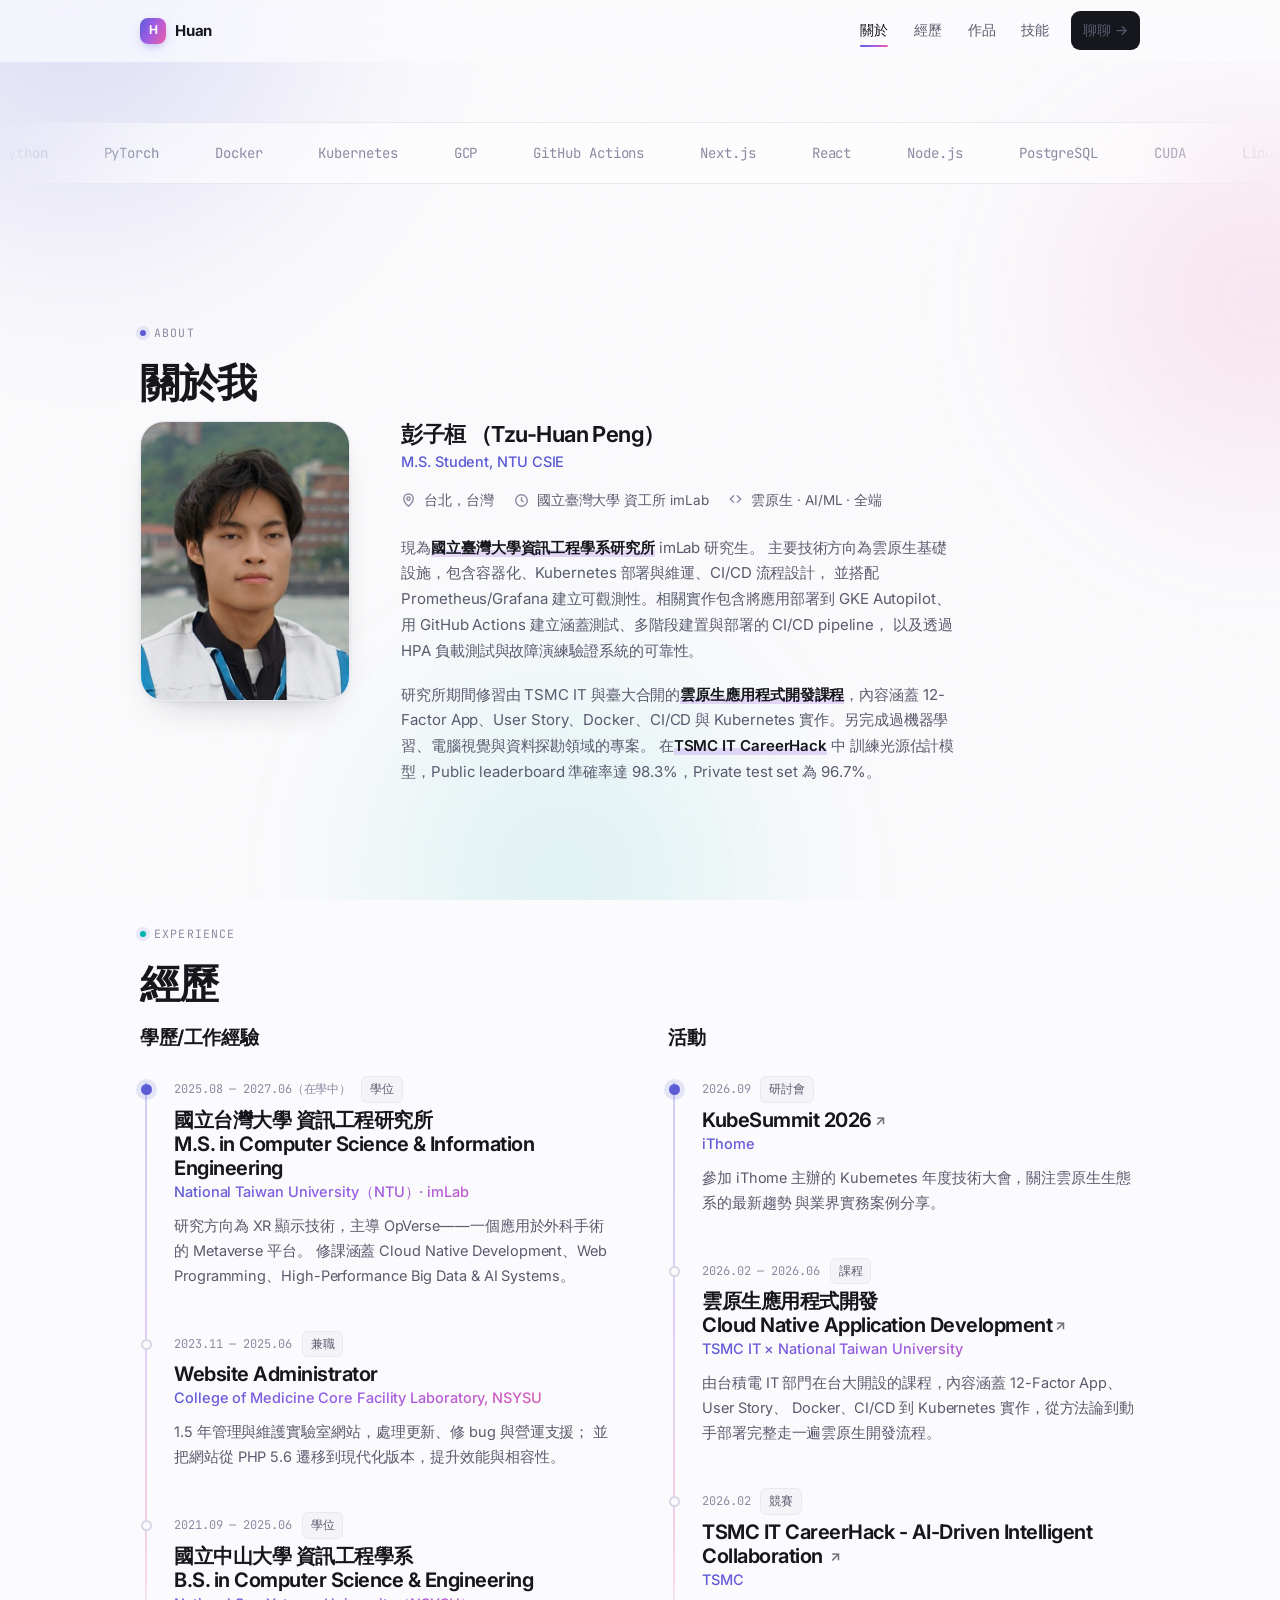
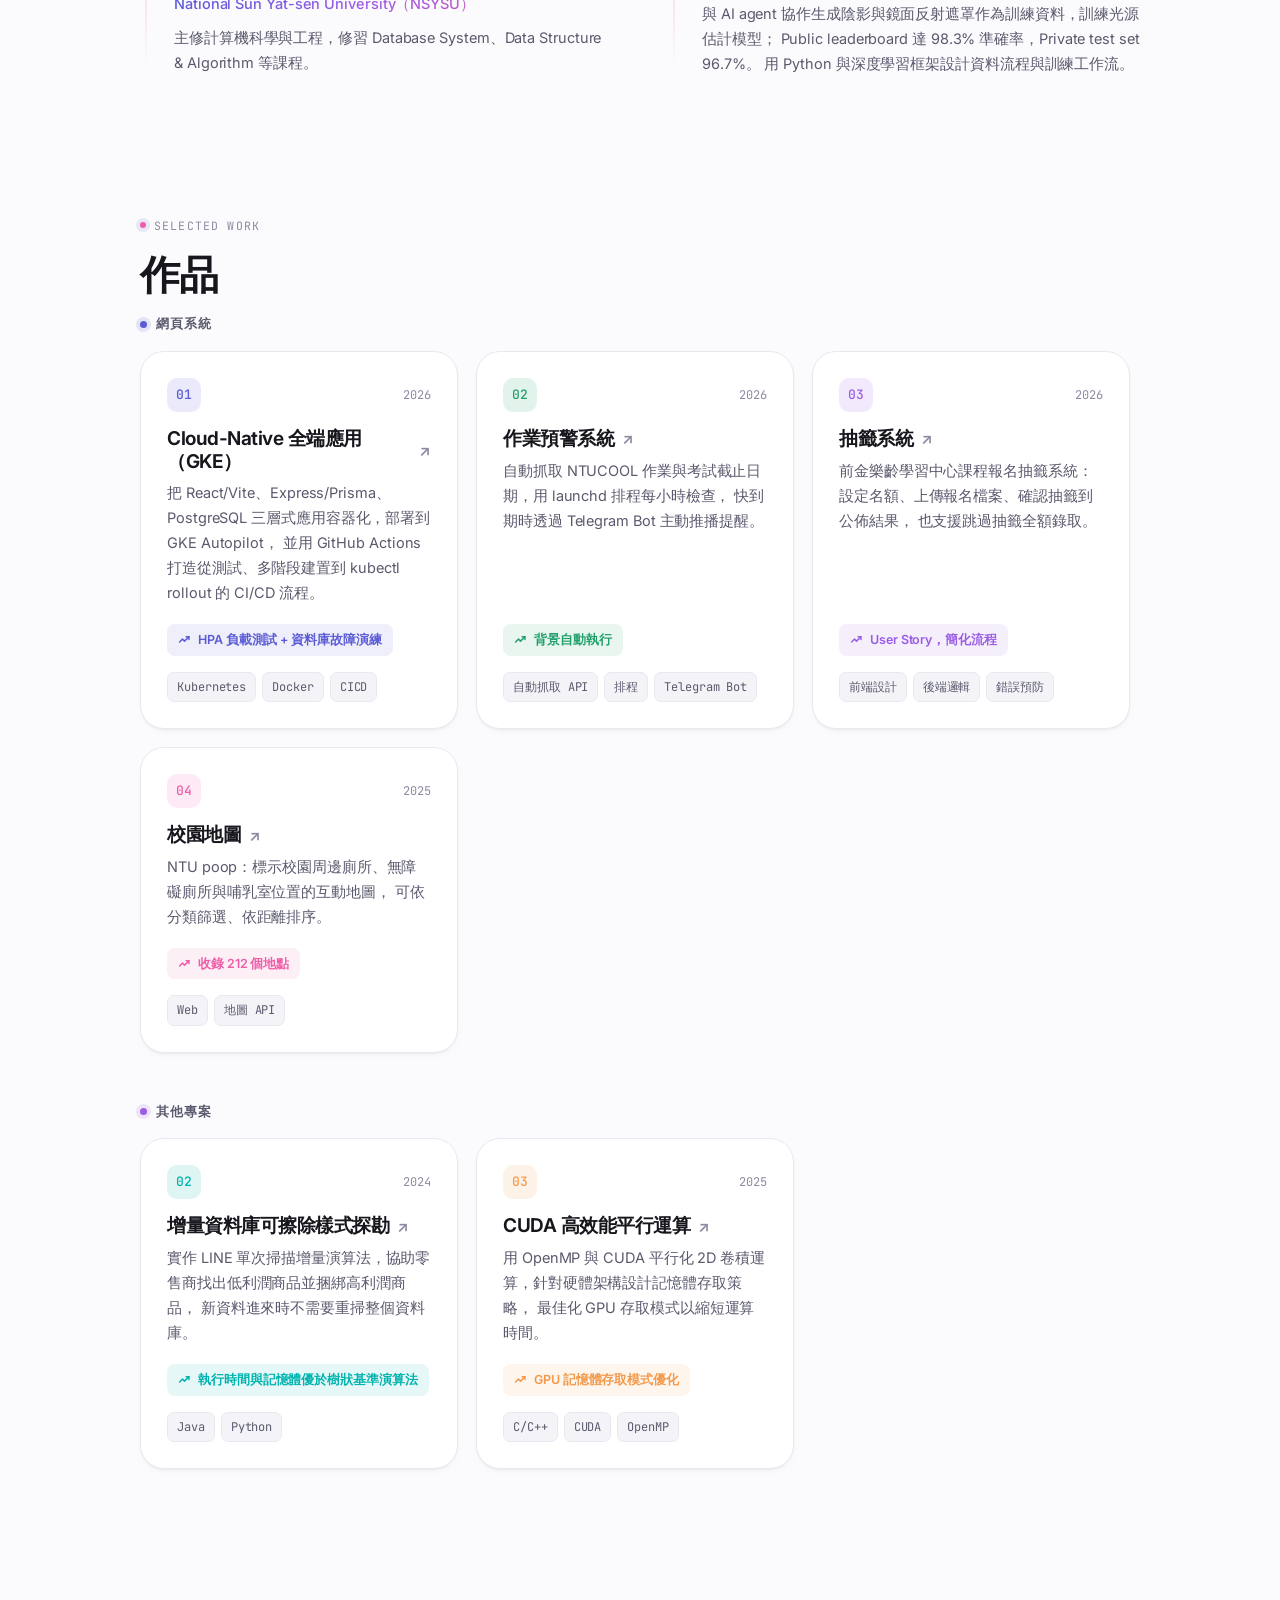
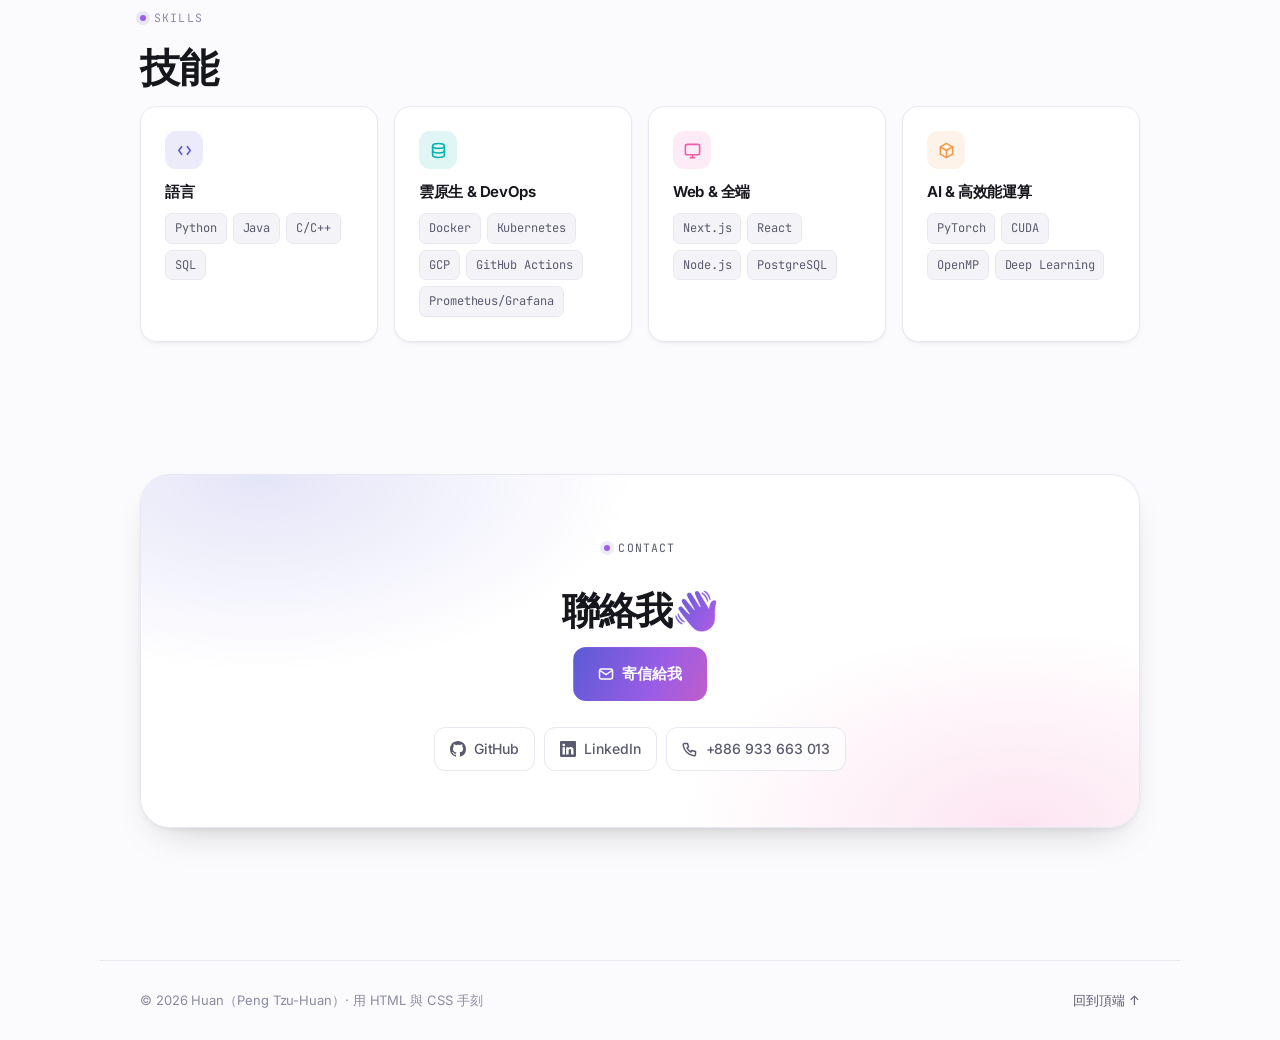
==== index.html @ 569a48fd "合併「資料探勘」與「CUDA」為「其他專案」分類 Co-Authored-By: Claude Sonnet 5 <noreply@anthropic.com>" ====
<!DOCTYPE html>
<html lang="zh-Hant">
<head>
<meta charset="UTF-8">
<meta name="viewport" content="width=device-width, initial-scale=1, viewport-fit=cover">
<title>Tzu-Huan Peng — Cloud Native & AI Engineer</title>
<meta name="description" content="Tzu-Huan Peng（Huan）的個人網站：國立臺灣大學資工所研究生，專注雲原生基礎設施、機器學習與全端開發。">
<meta name="color-scheme" content="light">
<meta name="theme-color" content="#fbfbfd">

<meta property="og:title" content="Tzu-Huan Peng — Cloud Native & AI Engineer">
<meta property="og:description" content="國立臺灣大學資工所研究生，專注雲原生基礎設施、機器學習與全端開發。">
<meta property="og:type" content="website">

<link rel="preconnect" href="https://fonts.googleapis.com">
<link rel="preconnect" href="https://fonts.gstatic.com" crossorigin>
<link href="https://fonts.googleapis.com/css2?family=Inter:wght@400;500;600;700;800&family=JetBrains+Mono:wght@400;500&family=Instrument+Serif:ital@0;1&display=swap" rel="stylesheet">


<style>
/* ════════════════════════════════════════════════════════════
   1. Design tokens
   ════════════════════════════════════════════════════════════ */
:root{
  /* surfaces */
  --bg:            #fbfbfd;
  --bg-elevated:   #ffffff;
  --bg-subtle:     #f4f4f8;
  --border:        #e8e8f0;
  --border-strong: #d6d6e4;

  /* type */
  --text:          #16161d;
  --text-muted:    #5a5a6e;
  --text-faint:    #8b8ba3;

  /* hues */
  --indigo:  #5b5bd6;
  --violet:  #9b5de5;
  --rose:    #ef5da8;
  --teal:    #00b3ae;
  --amber:   #f2994a;
  --green:   #22a06b;

  --grad: linear-gradient(115deg, var(--indigo) 0%, var(--violet) 42%, var(--rose) 100%);

  /* fonts */
  --font-sans: "Inter", -apple-system, BlinkMacSystemFont, "Segoe UI",
               "PingFang TC", "Noto Sans TC", "Microsoft JhengHei", sans-serif;
  --font-mono: "JetBrains Mono", ui-monospace, SFMono-Regular, Menlo, monospace;
  --font-serif: "Instrument Serif", Georgia, "Songti TC", serif;

  /* layout — fluid across every breakpoint */
  --gutter:  clamp(20px, 5vw, 40px);
  --content: 1080px;
  --prose:   680px;
  --radius:  16px;
  --radius-lg: 24px;
  --section: clamp(72px, 11vw, 132px);

  --nav-h: 62px;
  --shadow-sm: 0 1px 2px rgba(22,22,29,.05), 0 4px 12px -6px rgba(22,22,29,.08);
  --shadow-md: 0 2px 6px rgba(22,22,29,.05), 0 18px 40px -22px rgba(22,22,29,.28);
  --shadow-lg: 0 30px 70px -34px rgba(60,40,140,.42);
}

/* ════════════════════════════════════════════════════════════
   2. Base
   ════════════════════════════════════════════════════════════ */
*,*::before,*::after{box-sizing:border-box}
html{
  scroll-behavior:smooth;
  scroll-padding-top:calc(var(--nav-h) + 24px);
  -webkit-text-size-adjust:100%;
}
body{
  margin:0;
  background:var(--bg);
  color:var(--text);
  font-family:var(--font-sans);
  font-size:clamp(15px, 0.45vw + 14px, 16.5px);
  line-height:1.72;
  letter-spacing:-0.005em;
  -webkit-font-smoothing:antialiased;
  text-rendering:optimizeLegibility;
  overflow-x:hidden;
}
body.is-locked{overflow:hidden}

img,svg{display:block; max-width:100%}
a{color:inherit}
h1,h2,h3,h4{margin:0; font-weight:650; line-height:1.2; letter-spacing:-0.025em}
p{margin:0}
ul{margin:0; padding:0; list-style:none}
button{font:inherit; color:inherit; background:none; border:0; cursor:pointer}

::selection{background:rgba(155,93,229,.18); color:var(--indigo)}
:focus-visible{outline:2px solid var(--indigo); outline-offset:3px; border-radius:6px}

.wrap{
  width:100%;
  max-width:var(--content);
  margin-inline:auto;
  padding-inline:var(--gutter);
}
.wrap--narrow{max-width:calc(var(--prose) + var(--gutter) * 2)}

.skip{
  position:absolute; left:-9999px; top:0; z-index:200;
  padding:10px 16px; background:var(--text); color:#fff; border-radius:0 0 10px 0;
}
.skip:focus{left:0}

.sr-only{
  position:absolute; width:1px; height:1px; padding:0; margin:-1px;
  overflow:hidden; clip:rect(0,0,0,0); white-space:nowrap; border:0;
}

/* ── ambient background: aurora blobs + grain ─────────────── */
.ambient{
  position:fixed; inset:0; z-index:-1;
  overflow:hidden; pointer-events:none;
}
.blob{
  position:absolute;
  border-radius:50%;
  filter:blur(70px);
  opacity:.5;
  will-change:transform;
}
.blob--1{ width:44vmax; height:44vmax; top:-16vmax; left:-10vmax;
  background:radial-gradient(circle at 35% 35%, rgba(91,91,214,.42), transparent 68%);
  animation:drift1 26s ease-in-out infinite; }
.blob--2{ width:38vmax; height:38vmax; top:8vmax; right:-14vmax;
  background:radial-gradient(circle at 60% 40%, rgba(239,93,168,.34), transparent 68%);
  animation:drift2 32s ease-in-out infinite; }
.blob--3{ width:40vmax; height:40vmax; bottom:-16vmax; left:26vw;
  background:radial-gradient(circle at 45% 55%, rgba(0,179,174,.28), transparent 68%);
  animation:drift3 38s ease-in-out infinite; }
@keyframes drift1{
  0%,100%{transform:translate3d(0,0,0) scale(1)}
  50%{transform:translate3d(6vw,4vh,0) scale(1.12)}
}
@keyframes drift2{
  0%,100%{transform:translate3d(0,0,0) scale(1.05)}
  50%{transform:translate3d(-7vw,6vh,0) scale(.92)}
}
@keyframes drift3{
  0%,100%{transform:translate3d(0,0,0) scale(.95)}
  50%{transform:translate3d(5vw,-5vh,0) scale(1.1)}
}
.grain{
  position:absolute; inset:-50%;
  opacity:.035;
  background-image:url("data:image/svg+xml,%3Csvg xmlns='http://www.w3.org/2000/svg' width='180' height='180'%3E%3Cfilter id='n'%3E%3CfeTurbulence type='fractalNoise' baseFrequency='0.85' numOctaves='3' stitchTiles='stitch'/%3E%3C/filter%3E%3Crect width='100%25' height='100%25' filter='url(%23n)'/%3E%3C/svg%3E");
}

/* ════════════════════════════════════════════════════════════
   3. Navigation  (desktop links → mobile sheet)
   ════════════════════════════════════════════════════════════ */
.progress{
  position:fixed; inset:0 0 auto 0; height:2.5px; z-index:70;
  background:var(--grad);
  transform:scaleX(0); transform-origin:0 50%;
  will-change:transform;
}

.nav{
  position:sticky; top:0; z-index:60;
  height:var(--nav-h);
  background:rgba(251,251,253,.72);
  backdrop-filter:saturate(180%) blur(14px);
  -webkit-backdrop-filter:saturate(180%) blur(14px);
  border-bottom:1px solid transparent;
  transition:border-color .3s ease, background-color .3s ease;
}
.nav.is-scrolled{border-bottom-color:var(--border); background:rgba(251,251,253,.86)}

.nav__inner{
  height:100%;
  max-width:var(--content); margin-inline:auto; padding-inline:var(--gutter);
  display:flex; align-items:center; justify-content:space-between; gap:16px;
}
.brand{
  display:inline-flex; align-items:center; gap:9px;
  font-weight:700; font-size:15px; text-decoration:none; letter-spacing:-0.015em;
}
.brand__mark{
  width:26px; height:26px; border-radius:8px; flex:none;
  background:var(--grad);
  display:grid; place-items:center;
  color:#fff; font-size:12px; font-weight:700;
  box-shadow:0 4px 12px -4px rgba(91,91,214,.6);
  transition:transform .3s cubic-bezier(.34,1.56,.64,1);
}
.brand:hover .brand__mark{transform:rotate(-8deg) scale(1.08)}

.nav__links{display:flex; align-items:center; gap:2px}
.nav__links a{
  position:relative;
  padding:7px 12px; border-radius:9px;
  font-size:14px; font-weight:500; color:var(--text-muted); text-decoration:none;
  white-space:nowrap;
  transition:color .2s ease, background-color .2s ease;
}
.nav__links a::after{
  content:""; position:absolute; left:12px; right:12px; bottom:3px; height:2px;
  border-radius:2px; background:var(--grad);
  transform:scaleX(0); transform-origin:0 50%;
  transition:transform .3s cubic-bezier(.2,.7,.3,1);
}
.nav__links a:hover{color:var(--text); background:var(--bg-subtle)}
.nav__links a.is-active{color:var(--text)}
.nav__links a.is-active::after{transform:scaleX(1)}

.nav__cta{
  margin-left:8px; padding:8px 15px; border-radius:10px;
  font-size:13.5px; font-weight:600; text-decoration:none;
  color:#fff; background:var(--text);
  transition:transform .2s ease, box-shadow .25s ease;
}
.nav__cta:hover{transform:translateY(-1px); box-shadow:0 8px 20px -8px rgba(22,22,29,.6)}

/* hamburger */
.burger{
  display:none;
  width:40px; height:40px; border-radius:11px;
  border:1px solid var(--border); background:var(--bg-elevated);
  place-items:center;
}
.burger span{
  display:block; width:17px; height:1.8px; border-radius:2px;
  background:var(--text);
  transition:transform .32s cubic-bezier(.4,0,.2,1), opacity .2s ease;
}
.burger span + span{margin-top:4.5px}
.burger[aria-expanded="true"] span:nth-child(1){transform:translateY(6.3px) rotate(45deg)}
.burger[aria-expanded="true"] span:nth-child(2){opacity:0}
.burger[aria-expanded="true"] span:nth-child(3){transform:translateY(-6.3px) rotate(-45deg)}

/* mobile sheet */
.sheet{
  position:fixed; inset:var(--nav-h) 0 0 0; z-index:55;
  background:rgba(251,251,253,.97);
  backdrop-filter:blur(16px); -webkit-backdrop-filter:blur(16px);
  padding:28px var(--gutter) calc(28px + env(safe-area-inset-bottom));
  display:flex; flex-direction:column; gap:6px;
  opacity:0; visibility:hidden; transform:translateY(-10px);
  transition:opacity .28s ease, transform .28s ease, visibility .28s;
}
.sheet.is-open{opacity:1; visibility:visible; transform:none}
.sheet a{
  display:flex; align-items:center; justify-content:space-between;
  padding:15px 4px;
  font-size:20px; font-weight:600; text-decoration:none;
  border-bottom:1px solid var(--border);
  opacity:0; transform:translateY(10px);
}
.sheet.is-open a{
  opacity:1; transform:none;
  transition:opacity .4s ease var(--d), transform .4s cubic-bezier(.2,.7,.3,1) var(--d);
}
.sheet a .idx{font-family:var(--font-mono); font-size:12px; color:var(--text-faint)}
.sheet__cta{
  margin-top:auto; padding:15px !important;
  border-radius:13px; border:0 !important;
  justify-content:center !important;
  color:#fff; background:var(--grad);
  box-shadow:var(--shadow-lg);
}

/* ════════════════════════════════════════════════════════════
   4. Section furniture
   ════════════════════════════════════════════════════════════ */
section{padding-block:var(--section) 0; position:relative}
section:last-of-type{padding-bottom:var(--section)}

.eyebrow{
  display:inline-flex; align-items:center; gap:8px;
  font-family:var(--font-mono); font-size:11.5px;
  letter-spacing:.1em; text-transform:uppercase;
  color:var(--text-faint);
  margin-bottom:16px;
}
.eyebrow::before{
  content:""; width:6px; height:6px; border-radius:50%;
  background:var(--hue, var(--indigo));
  box-shadow:0 0 0 4px rgba(91,91,214,.12);
}
.h2{
  font-size:clamp(26px, 4.4vw, 40px);
  font-weight:700; letter-spacing:-0.032em;
  margin-bottom:14px;
}
.section__lede{
  color:var(--text-muted); max-width:52ch;
  margin-bottom:clamp(28px, 4vw, 44px);
  font-size:clamp(15px, 1.1vw, 16.5px);
}
.grad-text{
  background:var(--grad);
  background-size:200% 100%;
  -webkit-background-clip:text; background-clip:text;
  color:transparent;
  animation:shimmer 9s ease-in-out infinite;
}
@keyframes shimmer{
  0%,100%{background-position:0% 50%}
  50%{background-position:100% 50%}
}

/* ════════════════════════════════════════════════════════════
   5. Buttons (used inside the contact card)
   ════════════════════════════════════════════════════════════ */
.actions{display:flex; flex-wrap:wrap; gap:11px}
.btn{
  position:relative; overflow:hidden;
  display:inline-flex; align-items:center; justify-content:center; gap:8px;
  padding:13px 24px; border-radius:13px;
  font-size:15px; font-weight:600; text-decoration:none;
  border:1px solid transparent;
  transition:transform .22s cubic-bezier(.2,.7,.3,1), box-shadow .28s ease,
             border-color .22s ease, background-color .22s ease;
}
.btn svg{width:16px; height:16px; flex:none; transition:transform .28s cubic-bezier(.2,.7,.3,1)}
.btn--primary{color:#fff; background:var(--grad); background-size:150% 150%; box-shadow:var(--shadow-lg)}
.btn--primary::after{
  content:""; position:absolute; inset:0;
  background:linear-gradient(115deg, transparent 20%, rgba(255,255,255,.42) 50%, transparent 80%);
  transform:translateX(-120%);
  transition:transform .7s cubic-bezier(.2,.7,.3,1);
}
.btn--primary:hover{transform:translateY(-2px); box-shadow:0 26px 48px -20px rgba(91,91,214,.62)}
.btn--primary:hover::after{transform:translateX(120%)}
.btn--primary:hover svg{transform:translateX(3px)}
.btn--ghost{background:rgba(255,255,255,.8); color:var(--text); border-color:var(--border); box-shadow:var(--shadow-sm)}
.btn--ghost:hover{transform:translateY(-2px); border-color:var(--border-strong); box-shadow:var(--shadow-md)}
.btn:active{transform:translateY(0)}

/* ════════════════════════════════════════════════════════════
   6. Marquee
   ════════════════════════════════════════════════════════════ */
.marquee{
  margin-top:clamp(36px, 6vw, 60px);
  padding-block:18px;
  border-block:1px solid var(--border);
  background:rgba(255,255,255,.5);
  overflow:hidden;
  -webkit-mask-image:linear-gradient(90deg, transparent, #000 12%, #000 88%, transparent);
  mask-image:linear-gradient(90deg, transparent, #000 12%, #000 88%, transparent);
}
.marquee__track{display:flex; width:max-content; animation:slide 34s linear infinite}
.marquee:hover .marquee__track{animation-play-state:paused}
.marquee__group{display:flex; align-items:center; gap:clamp(28px, 5vw, 56px); padding-right:clamp(28px, 5vw, 56px)}
.marquee__group span{
  font-family:var(--font-mono); font-size:14px; color:var(--text-faint);
  white-space:nowrap; transition:color .25s ease;
}
.marquee__group span:hover{color:var(--indigo)}
@keyframes slide{ from{transform:translateX(0)} to{transform:translateX(-50%)} }

/* ════════════════════════════════════════════════════════════
   7. About
   ════════════════════════════════════════════════════════════ */
.about{display:grid; gap:clamp(28px, 4vw, 52px); align-items:start}
@media (min-width:900px){ .about{grid-template-columns:210px 1fr} }

.avatar-photo{
  position:relative; border-radius:var(--radius-lg); overflow:hidden;
  background:var(--bg-elevated); border:1px solid var(--border);
  box-shadow:var(--shadow-md);
  aspect-ratio:3/4;
  width:70%;
  margin-inline:auto;
}
@media (min-width:900px){ .avatar-photo{width:100%; margin-inline:0} }
.avatar-photo img{
  width:100%; height:100%; object-fit:cover; object-position:50% 22%;
  display:block;
}
.about__header{margin-bottom:22px}
.about__header h3{font-size:22px; margin-bottom:3px}
.about__header .role{font-size:14.5px; color:var(--indigo); font-weight:500; margin-bottom:14px}
.facts{display:flex; flex-wrap:wrap; gap:9px 20px; font-size:13.5px}
.facts li{display:flex; align-items:center; gap:8px; color:var(--text-muted)}
.facts svg{width:15px; height:15px; flex:none; color:var(--text-faint)}

.prose{color:var(--text-muted); max-width:62ch; font-size:clamp(15px, 1.1vw, 16.5px)}
.prose p + p{margin-top:18px}
.prose strong{color:var(--text); font-weight:600}
.prose .hl{
  color:var(--text); font-weight:600;
  background:linear-gradient(transparent 62%, rgba(155,93,229,.22) 0);
}

/* ════════════════════════════════════════════════════════════
   8. Skills
   ════════════════════════════════════════════════════════════ */
.skill-grid{
  display:grid; gap:16px;
  grid-template-columns:1fr;
}
@media (min-width:560px){ .skill-grid{grid-template-columns:1fr 1fr} }
@media (min-width:980px){ .skill-grid{grid-template-columns:repeat(4, 1fr)} }
.skill{
  position:relative; overflow:hidden;
  padding:24px; border-radius:var(--radius);
  background:var(--bg-elevated); border:1px solid var(--border);
  box-shadow:var(--shadow-sm);
  transition:transform .3s cubic-bezier(.2,.7,.3,1), box-shadow .3s ease, border-color .3s ease;
}
.skill::before{
  content:""; position:absolute; inset:0 0 auto 0; height:3px;
  background:var(--hue); opacity:.85;
  transform:scaleX(0); transform-origin:0 50%;
  transition:transform .45s cubic-bezier(.2,.7,.3,1);
}
.skill:hover{transform:translateY(-4px); box-shadow:var(--shadow-md); border-color:var(--border-strong)}
.skill:hover::before{transform:scaleX(1)}
.skill__icon{
  width:38px; height:38px; border-radius:11px; margin-bottom:14px;
  display:grid; place-items:center;
  background:color-mix(in srgb, var(--hue) 12%, #fff);
  color:var(--hue);
  transition:transform .35s cubic-bezier(.34,1.56,.64,1);
}
.skill:hover .skill__icon{transform:scale(1.1) rotate(-6deg)}
.skill__icon svg{width:19px; height:19px}
.skill h3{font-size:15px; margin-bottom:12px}
.tags{display:flex; flex-wrap:wrap; gap:6px}
.tag{
  font-family:var(--font-mono); font-size:12px;
  padding:4px 9px; border-radius:7px;
  background:var(--bg-subtle); border:1px solid var(--border);
  color:var(--text-muted);
  transition:color .2s ease, border-color .2s ease, background-color .2s ease;
}
.skill:hover .tag{border-color:color-mix(in srgb, var(--hue) 26%, var(--border))}

/* ════════════════════════════════════════════════════════════
   9. Projects
   ════════════════════════════════════════════════════════════ */
.proj-categories{display:flex; flex-direction:column; gap:clamp(32px, 5vw, 48px)}
.proj-category__label{
  display:flex; align-items:center; gap:9px;
  font-family:var(--font-mono); font-size:12.5px; font-weight:600;
  letter-spacing:.08em; text-transform:uppercase; color:var(--text-muted);
  margin-bottom:16px;
}
.proj-category__label::before{
  content:""; width:7px; height:7px; border-radius:50%; flex:none;
  background:var(--hue, var(--indigo));
  box-shadow:0 0 0 4px color-mix(in srgb, var(--hue, var(--indigo)) 14%, transparent);
}
.proj-row{
  display:grid; gap:18px;
  grid-template-columns:1fr;
  justify-content:start;
}
@media (min-width:560px){
  .proj-row{grid-template-columns:repeat(auto-fit, minmax(260px, 318px))}
}
.card{
  position:relative; overflow:hidden;
  display:flex; flex-direction:column;
  padding:26px; border-radius:var(--radius-lg);
  text-decoration:none;
  background:var(--bg-elevated); border:1px solid var(--border);
  box-shadow:var(--shadow-sm);
  transform-style:preserve-3d;
  transition:transform .35s cubic-bezier(.2,.7,.3,1), box-shadow .35s ease, border-color .3s ease;
}
/* cursor spotlight */
.card::before{
  content:""; position:absolute; inset:0; pointer-events:none;
  background:radial-gradient(320px circle at var(--mx,50%) var(--my,50%),
             color-mix(in srgb, var(--hue) 16%, transparent), transparent 62%);
  opacity:0; transition:opacity .35s ease;
}
.card:hover{box-shadow:var(--shadow-md); border-color:var(--border-strong)}
.card:hover::before{opacity:1}
.card > *{position:relative}

.card__top{display:flex; align-items:center; justify-content:space-between; gap:12px; margin-bottom:16px}
.card__badge{
  width:34px; height:34px; border-radius:10px;
  display:grid; place-items:center;
  background:color-mix(in srgb, var(--hue) 13%, #fff);
  color:var(--hue);
  font-family:var(--font-mono); font-size:13px; font-weight:500;
}
.card__year{font-family:var(--font-mono); font-size:12px; color:var(--text-faint)}
.card__title{
  font-size:19px; font-weight:650; margin-bottom:8px;
  display:flex; align-items:center; gap:8px;
}
.card__title .arrow{
  color:var(--text-faint); font-size:15px;
  transition:transform .3s cubic-bezier(.2,.7,.3,1), color .3s ease;
}
.card:hover .card__title .arrow{transform:translate(3px,-3px); color:var(--hue)}
.card__desc{font-size:14.5px; color:var(--text-muted); margin-bottom:18px; flex:1}
.card__metric{
  display:inline-flex; align-items:center; gap:7px;
  align-self:flex-start; margin-bottom:16px;
  padding:5px 11px; border-radius:8px;
  background:color-mix(in srgb, var(--hue) 10%, #fff);
  color:var(--hue);
  font-size:12.5px; font-weight:600;
}
.card__metric svg{width:13px; height:13px}

/* ════════════════════════════════════════════════════════════
   10. Experience timeline
   ════════════════════════════════════════════════════════════ */
.exp-grid{display:grid; gap:clamp(36px, 5vw, 56px)}
@media (min-width:760px){ .exp-grid{grid-template-columns:1fr 1fr} }
.exp-col__title{
  font-size:19px; font-weight:700; letter-spacing:-0.02em; color:var(--text);
  margin-bottom:22px;
}
.job__role a{
  text-decoration:none; color:inherit;
  background:linear-gradient(transparent 88%, currentColor 0);
  background-size:0% 100%; background-repeat:no-repeat;
  transition:background-size .3s ease;
}
.job__role a:hover{background-size:100% 100%}
.job__role .ext{font-size:.7em; vertical-align:0.15em; margin-left:3px; opacity:.6}
.timeline{position:relative; padding-left:clamp(26px, 4vw, 34px)}
.timeline::before{
  content:""; position:absolute; left:5px; top:6px; bottom:6px; width:2px;
  border-radius:2px;
  background:linear-gradient(180deg, var(--indigo), var(--violet) 45%, var(--rose) 78%, transparent);
  opacity:.28;
}
.job{position:relative; padding-bottom:clamp(30px, 4vw, 42px)}
.job:last-child{padding-bottom:0}
.job::before{
  content:""; position:absolute; top:8px;
  left:calc(-1 * clamp(26px, 4vw, 34px) + 1px);
  width:11px; height:11px; border-radius:50%;
  background:var(--bg); border:2px solid var(--border-strong);
  transition:background-color .3s ease, border-color .3s ease, box-shadow .3s ease;
}
.job:first-child::before{
  background:var(--indigo); border-color:var(--indigo);
  box-shadow:0 0 0 5px rgba(91,91,214,.14);
}
.job:hover::before{background:var(--violet); border-color:var(--violet); box-shadow:0 0 0 5px rgba(155,93,229,.16)}
.job__meta{
  font-family:var(--font-mono); font-size:12px; color:var(--text-faint);
  margin-bottom:5px; display:flex; flex-wrap:wrap; gap:10px; align-items:center;
}
.job__meta .chip{
  padding:2px 8px; border-radius:6px; background:var(--bg-subtle);
  border:1px solid var(--border); color:var(--text-muted);
}
.job__role{font-size:clamp(17px, 1.6vw, 20px); font-weight:650}
.job__org{
  font-size:14.5px; font-weight:500; margin-bottom:9px;
  background:var(--grad); -webkit-background-clip:text; background-clip:text; color:transparent;
}
.job__desc{font-size:14.5px; color:var(--text-muted); max-width:60ch}

/* ════════════════════════════════════════════════════════════
   11. Contact
   ════════════════════════════════════════════════════════════ */
.contact-card{
  position:relative; overflow:hidden;
  padding:clamp(30px, 5vw, 56px);
  border-radius:clamp(20px, 3vw, 30px);
  background:var(--bg-elevated); border:1px solid var(--border);
  box-shadow:var(--shadow-md);
  text-align:center;
}
.contact-card::before{
  content:""; position:absolute; inset:0;
  background:
    radial-gradient(60% 90% at 12% 0%, rgba(91,91,214,.16), transparent 62%),
    radial-gradient(55% 90% at 88% 100%, rgba(239,93,168,.16), transparent 62%);
}
.contact-card > *{position:relative}
.contact-card h2{font-size:clamp(24px, 3.6vw, 38px); font-weight:750; letter-spacing:-0.032em; margin-bottom:14px}
.contact-card p{color:var(--text-muted); max-width:44ch; margin:0 auto 30px}
.contact-card .actions{justify-content:center}

.links{display:flex; flex-wrap:wrap; justify-content:center; gap:9px; margin-top:26px}
.link-chip{
  display:inline-flex; align-items:center; gap:8px;
  padding:9px 15px; border-radius:11px;
  border:1px solid var(--border); background:rgba(255,255,255,.7);
  font-size:14px; font-weight:500; text-decoration:none; color:var(--text-muted);
  transition:transform .22s cubic-bezier(.2,.7,.3,1), color .22s ease,
             border-color .22s ease, box-shadow .25s ease;
}
.link-chip:hover{
  transform:translateY(-2px); color:var(--text);
  border-color:var(--border-strong); box-shadow:var(--shadow-sm);
}
.link-chip svg{width:16px; height:16px; flex:none}

/* ════════════════════════════════════════════════════════════
   12. Footer + back to top
   ════════════════════════════════════════════════════════════ */
footer{
  border-top:1px solid var(--border);
  padding-block:28px calc(28px + env(safe-area-inset-bottom));
  font-size:13px; color:var(--text-faint);
  display:flex; flex-wrap:wrap; gap:10px; justify-content:space-between; align-items:center;
}
footer a{color:var(--text-muted); text-decoration:none; transition:color .2s ease}
footer a:hover{color:var(--indigo)}

.to-top{
  position:fixed; right:clamp(16px, 3vw, 28px);
  bottom:calc(clamp(16px, 3vw, 28px) + env(safe-area-inset-bottom));
  z-index:50;
  width:44px; height:44px; border-radius:14px;
  display:grid; place-items:center;
  background:var(--bg-elevated); border:1px solid var(--border);
  box-shadow:var(--shadow-md); color:var(--text-muted);
  opacity:0; visibility:hidden; transform:translateY(12px) scale(.9);
  transition:opacity .3s ease, transform .3s cubic-bezier(.2,.7,.3,1), visibility .3s, color .2s ease;
}
.to-top.is-on{opacity:1; visibility:visible; transform:none}
.to-top:hover{color:var(--indigo); transform:translateY(-2px)}
.to-top svg{width:17px; height:17px}

/* ════════════════════════════════════════════════════════════
   13. Scroll reveal (with stagger)
   ════════════════════════════════════════════════════════════ */
.reveal{opacity:0; transform:translateY(20px)}
.reveal.is-in{
  opacity:1; transform:none;
  transition:opacity .7s cubic-bezier(.2,.7,.3,1), transform .7s cubic-bezier(.2,.7,.3,1);
}
.stagger-item{opacity:0; transform:translateY(22px)}
.is-in .stagger-item{
  opacity:1; transform:none;
  transition:opacity .65s cubic-bezier(.2,.7,.3,1) calc(var(--i, 0) * 85ms),
             transform .65s cubic-bezier(.2,.7,.3,1) calc(var(--i, 0) * 85ms);
}

/* ════════════════════════════════════════════════════════════
   14. Responsive breakpoints
   ════════════════════════════════════════════════════════════ */

/* ── tablet and below: swap nav links for the sheet ───────── */
@media (max-width:860px){
  .nav__links, .nav__cta{display:none}
  .burger{display:grid}
}

/* ── large phone / small tablet ───────────────────────────── */
@media (max-width:640px){
  :root{--radius-lg:20px}
  .actions{width:100%}
  .actions .btn{flex:1 1 100%}
  .blob{filter:blur(52px); opacity:.42}
}

/* ── small phone ──────────────────────────────────────────── */
@media (max-width:400px){
  .card{padding:22px}
  .skill{padding:20px}
}

/* ── short landscape phones: trim vertical rhythm ─────────── */
@media (max-height:520px) and (orientation:landscape){
  :root{--section:56px}
  .sheet{overflow-y:auto}
}

/* ── very wide screens ────────────────────────────────────── */
@media (min-width:1500px){
  :root{--content:1160px}
}

/* ── coarse pointers: no hover-only affordances ───────────── */
@media (hover:none){
  .card:hover, .skill:hover, .btn:hover, .link-chip:hover{transform:none}
  .card::before{display:none}
}

/* ── print ────────────────────────────────────────────────── */
@media print{
  .nav, .sheet, .to-top, .progress, .ambient, .marquee{display:none !important}
  body{background:#fff}
  .reveal, .stagger-item{opacity:1 !important; transform:none !important}
  .card, .skill, .contact-card{box-shadow:none; break-inside:avoid}
}

/* ── reduced motion ───────────────────────────────────────── */
@media (prefers-reduced-motion:reduce){
  html{scroll-behavior:auto}
  *,*::before,*::after{
    animation-duration:.001ms !important; animation-iteration-count:1 !important;
    transition-duration:.001ms !important;
  }
  .reveal, .stagger-item{opacity:1 !important; transform:none !important}
}
</style>
</head>

<body>

<a class="skip" href="#main">跳到主要內容</a>

<div class="ambient" aria-hidden="true">
  <div class="blob blob--1"></div>
  <div class="blob blob--2"></div>
  <div class="blob blob--3"></div>
  <div class="grain"></div>
</div>

<div class="progress" id="progress" aria-hidden="true"></div>

<nav class="nav" id="nav">
  <div class="nav__inner">
    <a class="brand" href="#top"><span class="brand__mark">H</span>Huan</a>

    <div class="nav__links">
      <a href="#about">關於</a>
      <a href="#experience">經歷</a>
      <a href="#projects">作品</a>
      <a href="#skills">技能</a>
      <a class="nav__cta" href="#contact">聊聊 →</a>
    </div>

    <button class="burger" id="burger" aria-expanded="false" aria-controls="sheet" aria-label="開啟選單">
      <span></span><span></span><span></span>
    </button>
  </div>
</nav>

<div class="sheet" id="sheet">
  <a href="#about"      style="--d:.05s">關於 <span class="idx">01</span></a>
  <a href="#experience" style="--d:.10s">經歷 <span class="idx">02</span></a>
  <a href="#projects"   style="--d:.15s">作品 <span class="idx">03</span></a>
  <a href="#skills"     style="--d:.20s">技能 <span class="idx">04</span></a>
  <a href="#contact"    style="--d:.25s">聯絡 <span class="idx">05</span></a>
  <a class="sheet__cta" href="mailto:steven98096@gmail.com" style="--d:.30s">寄信給我</a>
</div>

<main id="main">
<h1 class="sr-only">Tzu-Huan Peng — Cloud Native & AI Engineer</h1>
<span id="top"></span>

  <!-- ══════════ Marquee ══════════ -->
  <div class="marquee" aria-hidden="true">
    <div class="marquee__track">
      <div class="marquee__group">
        <span>Python</span><span>PyTorch</span><span>Docker</span><span>Kubernetes</span>
        <span>GCP</span><span>GitHub Actions</span><span>Next.js</span><span>React</span>
        <span>Node.js</span><span>PostgreSQL</span><span>CUDA</span><span>Linux</span>
      </div>
      <div class="marquee__group">
        <span>Python</span><span>PyTorch</span><span>Docker</span><span>Kubernetes</span>
        <span>GCP</span><span>GitHub Actions</span><span>Next.js</span><span>React</span>
        <span>Node.js</span><span>PostgreSQL</span><span>CUDA</span><span>Linux</span>
      </div>
    </div>
  </div>

  <!-- ══════════ About ══════════ -->
  <section id="about" class="wrap reveal">
    <p class="eyebrow" style="--hue:var(--indigo)">About</p>
    <h2 class="h2">關於我</h2>

    <div class="about">
      <aside class="avatar-photo">
        <img src="assets/huan.jpg" alt="Tzu-Huan Peng" width="626" height="764">
      </aside>

      <div>
        <div class="about__header">
          <h3>彭子桓 （Tzu-Huan Peng）</h3>
          <p class="role">M.S. Student, NTU CSIE</p>
          <ul class="facts">
            <li>
              <svg viewBox="0 0 16 16" fill="none" stroke="currentColor" stroke-width="1.5"><path d="M8 14s5-4.2 5-8A5 5 0 0 0 3 6c0 3.8 5 8 5 8z"/><circle cx="8" cy="6" r="1.8"/></svg>
              台北，台灣
            </li>
            <li>
              <svg viewBox="0 0 16 16" fill="none" stroke="currentColor" stroke-width="1.5"><circle cx="8" cy="8" r="6.2"/><path d="M8 4.5V8l2.4 1.4"/></svg>
              國立臺灣大學 資工所 imLab
            </li>
            <li>
              <svg viewBox="0 0 16 16" fill="none" stroke="currentColor" stroke-width="1.5" stroke-linecap="round"><path d="M6 10L2.5 6.5 6 3M10 3l3.5 3.5L10 10"/></svg>
              雲原生 · AI/ML · 全端
            </li>
          </ul>
        </div>

        <div class="prose">
          <p>
            現為<span class="hl">國立臺灣大學資訊工程學系研究所</span> imLab 研究生。
            主要技術方向為雲原生基礎設施，包含容器化、Kubernetes 部署與維運、CI/CD 流程設計，
            並搭配 Prometheus/Grafana 建立可觀測性。相關實作包含將應用部署到 GKE Autopilot、
            用 GitHub Actions 建立涵蓋測試、多階段建置與部署的 CI/CD pipeline，
            以及透過 HPA 負載測試與故障演練驗證系統的可靠性。
          </p>
          <p>
            研究所期間修習由 TSMC IT 與臺大合開的<span class="hl">雲原生應用程式開發課程</span>，內容涵蓋 12-Factor App、User Story、Docker、CI/CD 與 Kubernetes 實作。另完成過機器學習、電腦視覺與資料探勘領域的專案。
            在<span class="hl">TSMC IT CareerHack</span> 中
            訓練光源估計模型，Public leaderboard 準確率達 98.3%，Private test set 為 96.7%。
          </p>
        </div>
      </div>
    </div>
  </section>

  <!-- ══════════ Experience ══════════ -->
  <section id="experience" class="wrap reveal">
    <p class="eyebrow" style="--hue:var(--teal)">Experience</p>
    <h2 class="h2">經歷</h2>

    <div class="exp-grid">

      <div class="exp-col">
        <p class="exp-col__title">學歷/工作經驗</p>
        <div class="timeline" data-stagger>

          <article class="job">
            <div class="job__meta">2025.08 — 2027.06（在學中） <span class="chip">學位</span></div>
            <h3 class="job__role">國立台灣大學 資訊工程研究所</h3>
            <h4 class="job__role">M.S. in Computer Science & Information Engineering</h4>
            <p class="job__org">National Taiwan University（NTU）· imLab</p>
            <p class="job__desc">
              研究方向為 XR 顯示技術，主導 OpVerse——一個應用於外科手術的 Metaverse 平台。
              修課涵蓋 Cloud Native Development、Web Programming、High-Performance Big Data & AI Systems。
            </p>
          </article>

          <article class="job">
            <div class="job__meta">2023.11 — 2025.06 <span class="chip">兼職</span></div>
            <h3 class="job__role">Website Administrator</h3>
            <p class="job__org">College of Medicine Core Facility Laboratory, NSYSU</p>
            <p class="job__desc">
              1.5 年管理與維護實驗室網站，處理更新、修 bug 與營運支援；
              並把網站從 PHP 5.6 遷移到現代化版本，提升效能與相容性。
            </p>
          </article>

          <article class="job">
            <div class="job__meta">2021.09 — 2025.06 <span class="chip">學位</span></div>
            <h3 class="job__role">國立中山大學 資訊工程學系</h3>
            <h4 class="job__role">B.S. in Computer Science & Engineering</h4>
            <p class="job__org">National Sun Yat-sen University（NSYSU）</p>
            <p class="job__desc">
              主修計算機科學與工程，修習 Database System、Data Structure & Algorithm 等課程。
            </p>
          </article>

        </div>
      </div>

      <div class="exp-col">
        <p class="exp-col__title">活動</p>
        <div class="timeline" data-stagger>
          <article class="job">
            <div class="job__meta">2026.09 <span class="chip">研討會</span></div>
            <h3 class="job__role">
              <a href="https://k8s.ithome.com.tw/2026" target="_blank" rel="noopener">
                KubeSummit 2026<span class="ext">↗</span>
              </a>
            </h3>
            <p class="job__org">iThome</p>
            <p class="job__desc">
              參加 iThome 主辦的 Kubernetes 年度技術大會，關注雲原生生態系的最新趨勢
              與業界實務案例分享。
            </p>
          </article>
          <article class="job">
            <div class="job__meta">2026.02 — 2026.06 <span class="chip">課程</span></div>
            <h3 class="job__role">
              <a href="https://course.ntu.edu.tw/courses/112-1/29211" target="_blank" rel="noopener">
                雲原生應用程式開發<br>
                Cloud Native Application Development<span class="ext">↗</span>
              </a>
            </h3>
            

            <p class="job__org">TSMC IT × National Taiwan University</p>
            <p class="job__desc">
              由台積電 IT 部門在台大開設的課程，內容涵蓋 12-Factor App、User Story、
              Docker、CI/CD 到 Kubernetes 實作，從方法論到動手部署完整走一遍雲原生開發流程。
            </p>
          </article>

          <article class="job">
            <div class="job__meta">2026.02 <span class="chip">競賽</span></div>
            <h3 class="job__role">
              <a href="https://www.tsmc.com/static/english/careers/Careerhack/index.html" target="_blank" rel="noopener">
                TSMC IT CareerHack - AI-Driven Intelligent Collaboration <span class="ext">↗</span>
              </a>  
            </h3>

            <p class="job__org">TSMC</p>
            <p class="job__desc">
              與 AI agent 協作生成陰影與鏡面反射遮罩作為訓練資料，訓練光源估計模型；
              Public leaderboard 達 98.3% 準確率，Private test set 96.7%。
              用 Python 與深度學習框架設計資料流程與訓練工作流。
            </p>
          </article>

        </div>
      </div>

    </div>
  </section>

  <!-- ══════════ Projects ══════════ -->
  <section id="projects" class="wrap reveal">
    <p class="eyebrow" style="--hue:var(--rose)">Selected Work</p>
    <h2 class="h2">作品</h2>

    <div class="proj-categories" data-stagger data-tilt>

      <div class="proj-category">
        <p class="proj-category__label" style="--hue:var(--indigo)">網頁系統</p>
        <div class="proj-row">
          <a class="card" href="projects/cloud-native.html" style="--hue:var(--indigo)">
            <div class="card__top">
              <div class="card__badge">01</div>
              <span class="card__year">2026</span>
            </div>
            <h3 class="card__title">Cloud-Native 全端應用（GKE） <span class="arrow">↗</span></h3>
            <p class="card__desc">
              把 React/Vite、Express/Prisma、PostgreSQL 三層式應用容器化，部署到 GKE Autopilot，
              並用 GitHub Actions 打造從測試、多階段建置到 kubectl rollout 的 CI/CD 流程。
            </p>
            <span class="card__metric">
              <svg viewBox="0 0 16 16" fill="none" stroke="currentColor" stroke-width="1.8" stroke-linecap="round" stroke-linejoin="round"><path d="M2 11l3.5-3.5L8 10l5.5-5.5"/><path d="M10 4.5h3.5V8"/></svg>
              HPA 負載測試 + 資料庫故障演練
            </span>
            <div class="tags">
              <span class="tag">Kubernetes</span><span class="tag">Docker</span><span class="tag">CICD</span>
            </div>
          </a>

          <a class="card" href="projects/deadline-tracker.html" style="--hue:var(--green)">
            <div class="card__top">
              <div class="card__badge">02</div>
              <span class="card__year">2026</span>
            </div>
            <h3 class="card__title">作業預警系統 <span class="arrow">↗</span></h3>
            <p class="card__desc">
              自動抓取 NTUCOOL 作業與考試截止日期，用 launchd 排程每小時檢查，
              快到期時透過 Telegram Bot 主動推播提醒。
            </p>
            <span class="card__metric">
              <svg viewBox="0 0 16 16" fill="none" stroke="currentColor" stroke-width="1.8" stroke-linecap="round" stroke-linejoin="round"><path d="M2 11l3.5-3.5L8 10l5.5-5.5"/><path d="M10 4.5h3.5V8"/></svg>
              背景自動執行
            </span>
            <div class="tags">
              <span class="tag">自動抓取 API</span><span class="tag">排程</span><span class="tag">Telegram Bot</span>
            </div>
          </a>

          <a class="card" href="projects/selection-system.html" style="--hue:var(--violet)">
            <div class="card__top">
              <div class="card__badge">03</div>
              <span class="card__year">2026</span>
            </div>
            <h3 class="card__title">抽籤系統 <span class="arrow">↗</span></h3>
            <p class="card__desc">
              前金樂齡學習中心課程報名抽籤系統：設定名額、上傳報名檔案、確認抽籤到公佈結果，
              也支援跳過抽籤全額錄取。
            </p>
            <span class="card__metric">
              <svg viewBox="0 0 16 16" fill="none" stroke="currentColor" stroke-width="1.8" stroke-linecap="round" stroke-linejoin="round"><path d="M2 11l3.5-3.5L8 10l5.5-5.5"/><path d="M10 4.5h3.5V8"/></svg>
              User Story，簡化流程
            </span>
            <div class="tags">
              <span class="tag">前端設計</span><span class="tag">後端邏輯</span><span class="tag">錯誤預防</span>
            </div>
          </a>

          <a class="card" href="projects/campus-map.html" style="--hue:var(--rose)">
            <div class="card__top">
              <div class="card__badge">04</div>
              <span class="card__year">2025</span>
            </div>
            <h3 class="card__title">校園地圖 <span class="arrow">↗</span></h3>
            <p class="card__desc">
              NTU poop：標示校園周邊廁所、無障礙廁所與哺乳室位置的互動地圖，
              可依分類篩選、依距離排序。
            </p>
            <span class="card__metric">
              <svg viewBox="0 0 16 16" fill="none" stroke="currentColor" stroke-width="1.8" stroke-linecap="round" stroke-linejoin="round"><path d="M2 11l3.5-3.5L8 10l5.5-5.5"/><path d="M10 4.5h3.5V8"/></svg>
              收錄 212 個地點
            </span>
            <div class="tags">
              <span class="tag">Web</span><span class="tag">地圖 API</span>
            </div>
          </a>
        </div>
      </div>

      <div class="proj-category">
        <p class="proj-category__label" style="--hue:var(--violet)">其他專案</p>
        <div class="proj-row">
          <a class="card" href="projects/pattern-mining.html" style="--hue:var(--teal)">
            <div class="card__top">
              <div class="card__badge">02</div>
              <span class="card__year">2024</span>
            </div>
            <h3 class="card__title">增量資料庫可擦除樣式探勘 <span class="arrow">↗</span></h3>
            <p class="card__desc">
              實作 LINE 單次掃描增量演算法，協助零售商找出低利潤商品並捆綁高利潤商品，
              新資料進來時不需要重掃整個資料庫。
            </p>
            <span class="card__metric">
              <svg viewBox="0 0 16 16" fill="none" stroke="currentColor" stroke-width="1.8" stroke-linecap="round" stroke-linejoin="round"><path d="M2 11l3.5-3.5L8 10l5.5-5.5"/><path d="M10 4.5h3.5V8"/></svg>
              執行時間與記憶體優於樹狀基準演算法
            </span>
            <div class="tags">
              <span class="tag">Java</span><span class="tag">Python</span>
            </div>
          </a>

          <a class="card" href="projects/cuda-parallel.html" style="--hue:var(--amber)">
            <div class="card__top">
              <div class="card__badge">03</div>
              <span class="card__year">2025</span>
            </div>
            <h3 class="card__title">CUDA 高效能平行運算 <span class="arrow">↗</span></h3>
            <p class="card__desc">
              用 OpenMP 與 CUDA 平行化 2D 卷積運算，針對硬體架構設計記憶體存取策略，
              最佳化 GPU 存取模式以縮短運算時間。
            </p>
            <span class="card__metric">
              <svg viewBox="0 0 16 16" fill="none" stroke="currentColor" stroke-width="1.8" stroke-linecap="round" stroke-linejoin="round"><path d="M2 11l3.5-3.5L8 10l5.5-5.5"/><path d="M10 4.5h3.5V8"/></svg>
              GPU 記憶體存取模式優化
            </span>
            <div class="tags">
              <span class="tag">C/C++</span><span class="tag">CUDA</span><span class="tag">OpenMP</span>
            </div>
          </a>
        </div>
      </div>

    </div>
  </section>

  <!-- ══════════ Skills ══════════ -->
  <section id="skills" class="wrap reveal">
    <p class="eyebrow" style="--hue:var(--violet)">Skills</p>
    <h2 class="h2">技能</h2>

    <div class="skill-grid" data-stagger>

      <article class="skill" style="--hue:var(--indigo)">
        <div class="skill__icon">
          <svg viewBox="0 0 20 20" fill="none" stroke="currentColor" stroke-width="1.7" stroke-linecap="round" stroke-linejoin="round"><path d="M7 6l-3 4 3 4M13 6l3 4-3 4"/></svg>
        </div>
        <h3>語言</h3>
        <div class="tags">
          <span class="tag">Python</span><span class="tag">Java</span>
          <span class="tag">C/C++</span><span class="tag">SQL</span>
        </div>
      </article>

      <article class="skill" style="--hue:var(--teal)">
        <div class="skill__icon">
          <svg viewBox="0 0 20 20" fill="none" stroke="currentColor" stroke-width="1.7"><ellipse cx="10" cy="5.2" rx="6.2" ry="2.6"/><path d="M3.8 5.2v9.6c0 1.4 2.8 2.6 6.2 2.6s6.2-1.2 6.2-2.6V5.2"/><path d="M3.8 10c0 1.4 2.8 2.6 6.2 2.6s6.2-1.2 6.2-2.6"/></svg>
        </div>
        <h3>雲原生 & DevOps</h3>
        <div class="tags">
          <span class="tag">Docker</span><span class="tag">Kubernetes</span>
          <span class="tag">GCP</span><span class="tag">GitHub Actions</span><span class="tag">Prometheus/Grafana</span>
        </div>
      </article>

      <article class="skill" style="--hue:var(--rose)">
        <div class="skill__icon">
          <svg viewBox="0 0 20 20" fill="none" stroke="currentColor" stroke-width="1.7"><rect x="2.5" y="3.5" width="15" height="11" rx="2"/><path d="M7 17.5h6M10 14.5v3"/></svg>
        </div>
        <h3>Web & 全端</h3>
        <div class="tags">
          <span class="tag">Next.js</span><span class="tag">React</span>
          <span class="tag">Node.js</span><span class="tag">PostgreSQL</span>
        </div>
      </article>

      <article class="skill" style="--hue:var(--amber)">
        <div class="skill__icon">
          <svg viewBox="0 0 20 20" fill="none" stroke="currentColor" stroke-width="1.7" stroke-linejoin="round"><path d="M10 2.5l6.5 3.7v7.6L10 17.5 3.5 13.8V6.2z"/><path d="M10 10l6.5-3.8M10 10v7.5M10 10L3.5 6.2"/></svg>
        </div>
        <h3>AI & 高效能運算</h3>
        <div class="tags">
          <span class="tag">PyTorch</span><span class="tag">CUDA</span>
          <span class="tag">OpenMP</span><span class="tag">Deep Learning</span>
        </div>
      </article>

    </div>
  </section>

  <!-- ══════════ Contact ══════════ -->
  <section id="contact" class="wrap reveal">
    <div class="contact-card">
      <p class="eyebrow" style="--hue:var(--violet)">Contact</p>
      <h2>聯絡我<span class="grad-text">👋</span></h2>

      <div class="actions">
        <a class="btn btn--primary" href="mailto:steven98096@gmail.com">
          <svg viewBox="0 0 16 16" fill="none" stroke="currentColor" stroke-width="1.5"><rect x="1.5" y="3" width="13" height="10" rx="2"/><path d="M2 4.5l6 4 6-4"/></svg>
          寄信給我
        </a>
      </div>

      <div class="links">
        <a class="link-chip" href="https://github.com/huan131513" target="_blank" rel="noopener">
          <svg viewBox="0 0 16 16" fill="currentColor"><path d="M8 0C3.58 0 0 3.58 0 8a8 8 0 0 0 5.47 7.59c.4.07.55-.17.55-.38 0-.19-.01-.82-.01-1.49-2.01.37-2.53-.49-2.69-.94-.09-.23-.48-.94-.82-1.13-.28-.15-.68-.52-.01-.53.63-.01 1.08.58 1.23.82.72 1.21 1.87.87 2.33.66.07-.52.28-.87.51-1.07-1.78-.2-3.64-.89-3.64-3.95 0-.87.31-1.59.82-2.15-.08-.2-.36-1.02.08-2.12 0 0 .67-.21 2.2.82a7.4 7.4 0 0 1 2-.27c.68 0 1.36.09 2 .27 1.53-1.04 2.2-.82 2.2-.82.44 1.1.16 1.92.08 2.12.51.56.82 1.27.82 2.15 0 3.07-1.87 3.75-3.65 3.95.29.25.54.73.54 1.48 0 1.07-.01 1.93-.01 2.2 0 .21.15.46.55.38A8.01 8.01 0 0 0 16 8c0-4.42-3.58-8-8-8z"/></svg>
          GitHub
        </a>
        <a class="link-chip" href="https://www.linkedin.com/in/%E5%AD%90%E6%A1%93-%E5%BD%AD-8822b33a4/" target="_blank" rel="noopener">
          <svg viewBox="0 0 16 16" fill="currentColor"><path d="M0 1.15C0 .52.53 0 1.18 0h13.64C15.47 0 16 .52 16 1.15v13.7c0 .63-.53 1.15-1.18 1.15H1.18C.53 16 0 15.48 0 14.85V1.15zM4.94 13.4V6.17H2.54V13.4h2.4zM3.74 5.18c.84 0 1.36-.55 1.36-1.24-.02-.71-.52-1.25-1.34-1.25-.82 0-1.36.54-1.36 1.25 0 .69.52 1.24 1.32 1.24h.02zm2.5 8.22h2.4V9.36c0-.22.02-.43.08-.59.17-.43.56-.88 1.21-.88.85 0 1.19.65 1.19 1.6v3.91h2.4V9.21c0-2.22-1.18-3.25-2.76-3.25-1.29 0-1.86.71-2.18 1.2v.03h-.02l.02-.03V6.17h-2.4c.03.68 0 7.23 0 7.23z"/></svg>
          LinkedIn
        </a>
        <a class="link-chip" href="tel:+886933663013">
          <svg viewBox="0 0 16 16" fill="none" stroke="currentColor" stroke-width="1.5" stroke-linecap="round" stroke-linejoin="round"><path d="M3 2.5h2.5l1 3.5-1.5 1a9 9 0 0 0 4 4l1-1.5 3.5 1V13.5c0 .8-.7 1.4-1.5 1.3C6.5 14.2 1.8 9.5 1.2 4c-.1-.8.5-1.5 1.3-1.5z"/></svg>
          +886 933 663 013
        </a>
      </div>
    </div>
  </section>

</main>

<footer class="wrap">
  <span>© <span id="year">2026</span> Huan（Peng Tzu-Huan）· 用 HTML 與 CSS 手刻</span>
  <a href="#top">回到頂端 ↑</a>
</footer>

<button class="to-top" id="toTop" aria-label="回到頂端">
  <svg viewBox="0 0 16 16" fill="none" stroke="currentColor" stroke-width="1.8" stroke-linecap="round" stroke-linejoin="round"><path d="M8 13V3M4 7l4-4 4 4"/></svg>
</button>

<script>
(function () {
  'use strict';

  var reduce = window.matchMedia('(prefers-reduced-motion: reduce)').matches;
  var hasIO  = 'IntersectionObserver' in window;

  /* ── year ──────────────────────────────────────────────── */
  document.getElementById('year').textContent = new Date().getFullYear();

  /* ── scroll progress + nav state + back-to-top ─────────── */
  var nav      = document.getElementById('nav');
  var progress = document.getElementById('progress');
  var toTop    = document.getElementById('toTop');
  var ticking  = false;

  function onScroll() {
    var y   = window.scrollY;
    var max = document.documentElement.scrollHeight - window.innerHeight;
    progress.style.transform = 'scaleX(' + (max > 0 ? y / max : 0) + ')';
    nav.classList.toggle('is-scrolled', y > 8);
    toTop.classList.toggle('is-on', y > 600);
    ticking = false;
  }
  window.addEventListener('scroll', function () {
    if (ticking) return;
    ticking = true;
    requestAnimationFrame(onScroll);
  }, { passive: true });
  onScroll();

  toTop.addEventListener('click', function () {
    window.scrollTo({ top: 0, behavior: reduce ? 'auto' : 'smooth' });
  });

  /* ── mobile sheet ──────────────────────────────────────── */
  var burger = document.getElementById('burger');
  var sheet  = document.getElementById('sheet');

  function setSheet(open) {
    burger.setAttribute('aria-expanded', String(open));
    burger.setAttribute('aria-label', open ? '關閉選單' : '開啟選單');
    sheet.classList.toggle('is-open', open);
    document.body.classList.toggle('is-locked', open);
  }
  burger.addEventListener('click', function () {
    setSheet(burger.getAttribute('aria-expanded') !== 'true');
  });
  sheet.addEventListener('click', function (e) {
    if (e.target.closest('a')) setSheet(false);
  });
  document.addEventListener('keydown', function (e) {
    if (e.key === 'Escape') setSheet(false);
  });
  // close the sheet if the viewport grows past the mobile breakpoint
  window.matchMedia('(min-width: 861px)').addEventListener('change', function (e) {
    if (e.matches) setSheet(false);
  });

  /* ── stagger children get an index ─────────────────────── */
  document.querySelectorAll('[data-stagger]').forEach(function (group) {
    Array.prototype.forEach.call(group.children, function (child, i) {
      child.classList.add('stagger-item');
      child.style.setProperty('--i', i);
    });
  });

  /* ── scroll reveal ─────────────────────────────────────── */
  var revealTargets = document.querySelectorAll('.reveal, [data-stagger]');

  if (hasIO && !reduce) {
    var revealObserver = new IntersectionObserver(function (entries) {
      entries.forEach(function (entry) {
        if (!entry.isIntersecting) return;
        entry.target.classList.add('is-in');
        revealObserver.unobserve(entry.target);
      });
    }, { rootMargin: '0px 0px -10% 0px', threshold: 0.05 });

    revealTargets.forEach(function (el) { revealObserver.observe(el); });
  } else {
    revealTargets.forEach(function (el) { el.classList.add('is-in'); });
  }

  /* ── card tilt + cursor spotlight (fine pointers only) ─── */
  var finePointer = window.matchMedia('(hover: hover) and (pointer: fine)').matches;

  if (finePointer && !reduce) {
    document.querySelectorAll('[data-tilt] .card').forEach(function (card) {
      card.addEventListener('pointermove', function (e) {
        var b  = card.getBoundingClientRect();
        var px = (e.clientX - b.left) / b.width;
        var py = (e.clientY - b.top) / b.height;
        card.style.setProperty('--mx', (px * 100) + '%');
        card.style.setProperty('--my', (py * 100) + '%');
        card.style.transform =
          'perspective(900px) rotateX(' + ((0.5 - py) * 5).toFixed(2) + 'deg)' +
          ' rotateY(' + ((px - 0.5) * 5).toFixed(2) + 'deg) translateY(-4px)';
      });
      card.addEventListener('pointerleave', function () {
        card.style.transform = '';
      });
    });
  }

  /* ── active nav link ───────────────────────────────────── */
  var navLinks = Array.prototype.slice.call(
    document.querySelectorAll('.nav__links a[href^="#"], .sheet a[href^="#"]')
  );
  var ids = ['about', 'experience', 'projects', 'skills', 'contact'];
  var sections = ids
    .map(function (id) { return document.getElementById(id); })
    .filter(Boolean);

  if (hasIO && sections.length) {
    var visible = new Set();

    var setActive = function () {
      var current = sections.filter(function (s) { return visible.has(s.id); })[0];
      navLinks.forEach(function (link) {
        link.classList.toggle(
          'is-active',
          !!current && link.getAttribute('href') === '#' + current.id
        );
      });
    };

    var sectionObserver = new IntersectionObserver(function (entries) {
      entries.forEach(function (entry) {
        if (entry.isIntersecting) visible.add(entry.target.id);
        else visible.delete(entry.target.id);
      });
      setActive();
    }, { rootMargin: '-45% 0px -50% 0px', threshold: 0 });

    sections.forEach(function (s) { sectionObserver.observe(s); });
  }
})();
</script>

</body>
</html>
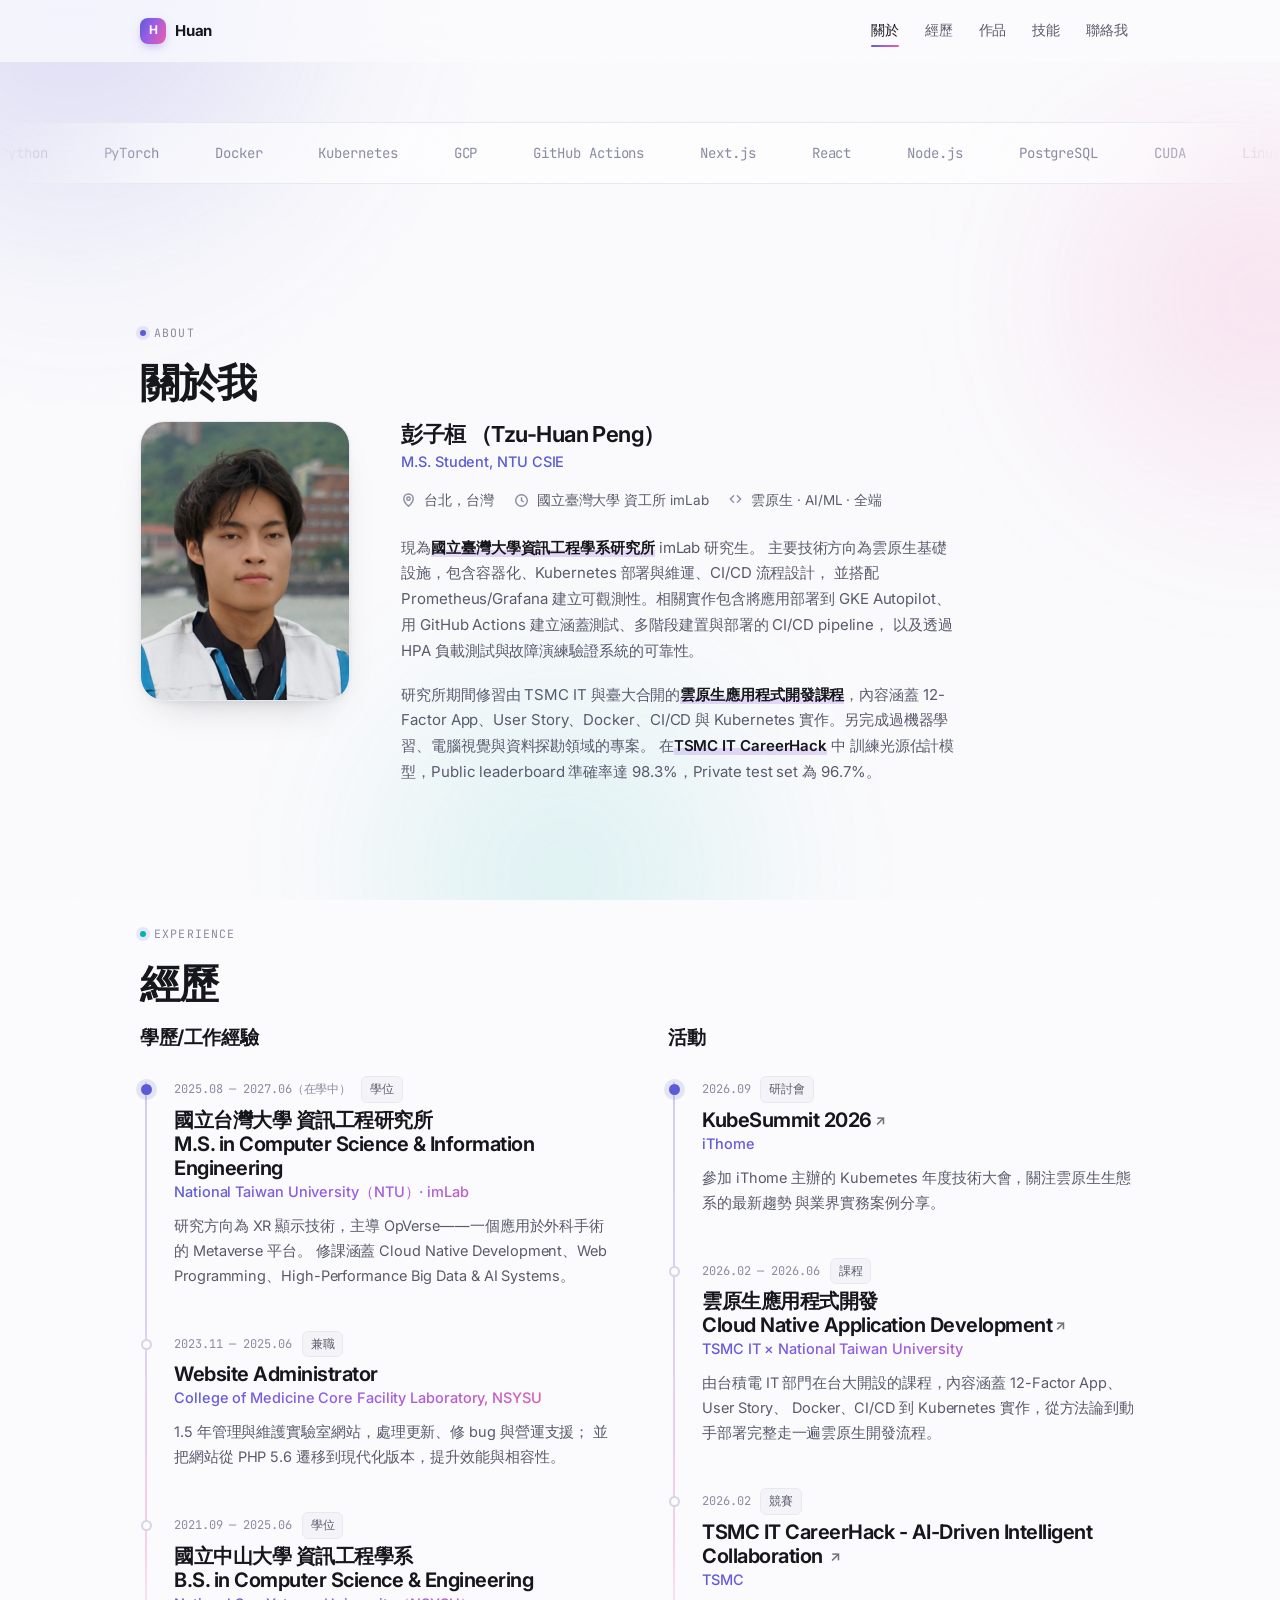
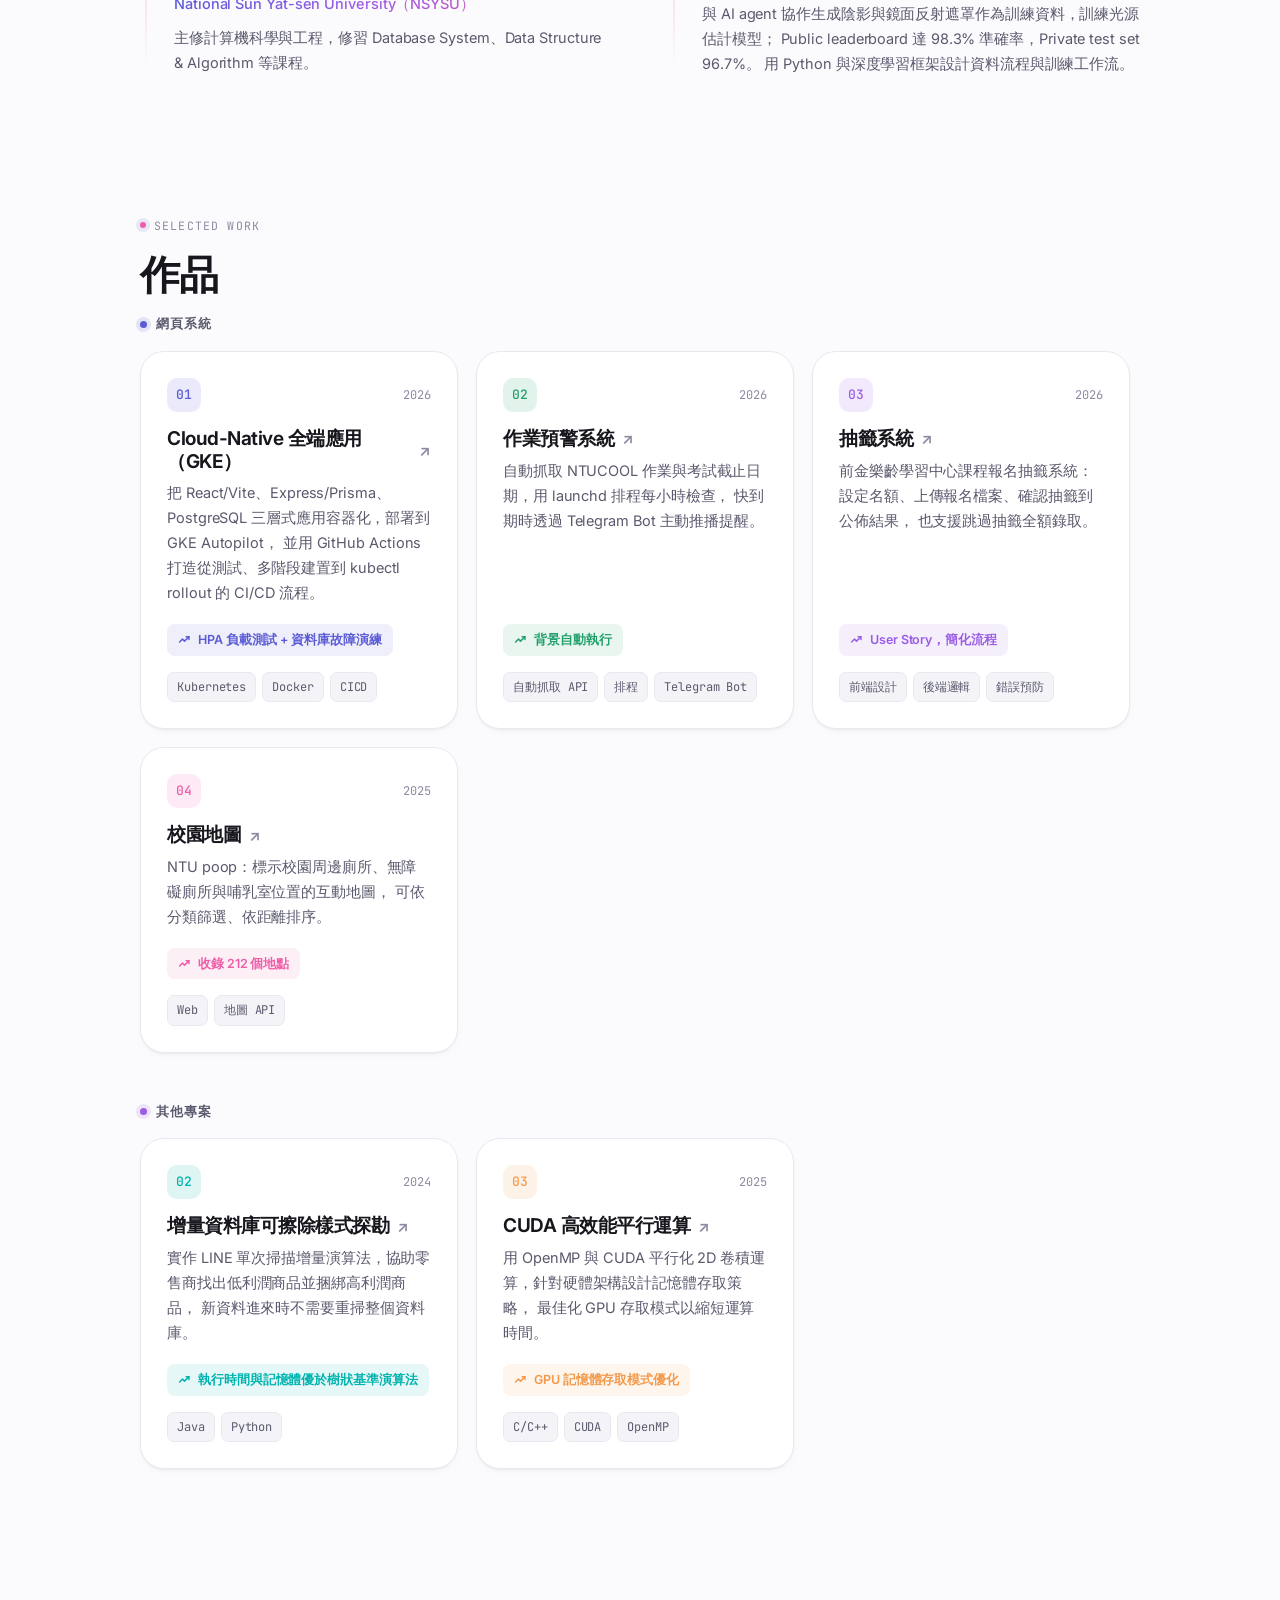
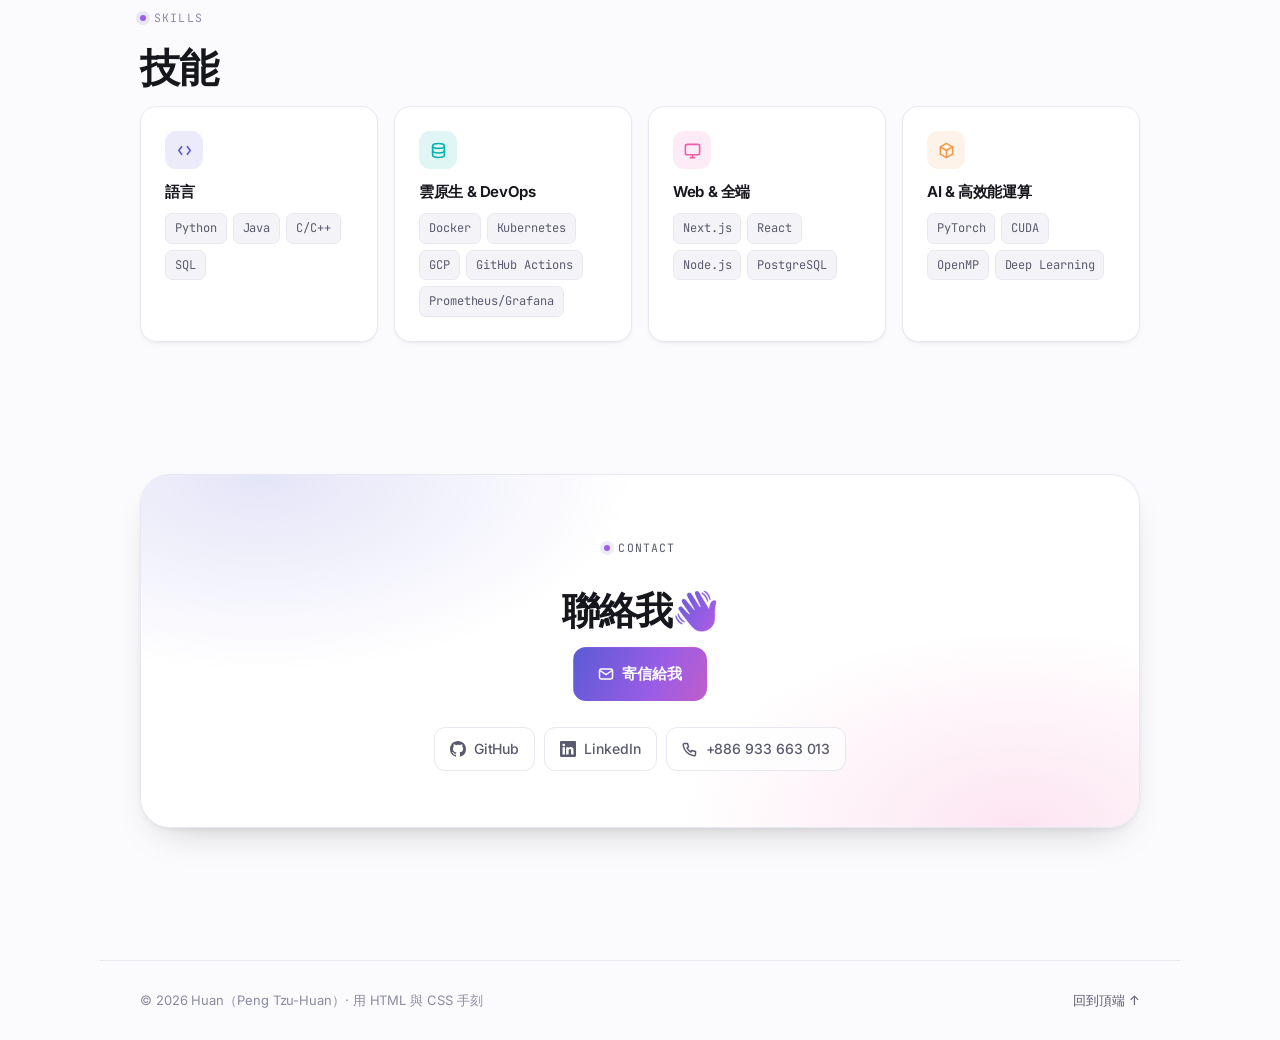
==== commit 2c10b7da: "導覽列「聊聊」按鈕改用漸層色，取代原本的黑色背景 Co-Authored-By: Claude Sonnet 5 <noreply@anthropic.com>" ====
--- a/index.html
+++ b/index.html
@@ -216,10 +216,14 @@
 .nav__cta{
   margin-left:8px; padding:8px 15px; border-radius:10px;
   font-size:13.5px; font-weight:600; text-decoration:none;
-  color:#fff; background:var(--text);
-  transition:transform .2s ease, box-shadow .25s ease;
-}
-.nav__cta:hover{transform:translateY(-1px); box-shadow:0 8px 20px -8px rgba(22,22,29,.6)}
+  color:#fff; background:var(--grad); background-size:150% 150%;
+  box-shadow:0 6px 16px -8px rgba(91,91,214,.55);
+  transition:transform .2s ease, box-shadow .25s ease, background-position .4s ease;
+}
+.nav__cta:hover{
+  transform:translateY(-1px); background-position:100% 0;
+  box-shadow:0 10px 22px -8px rgba(91,91,214,.65);
+}
 
 /* hamburger */
 .burger{
@@ -725,7 +729,7 @@
       <a href="#experience">經歷</a>
       <a href="#projects">作品</a>
       <a href="#skills">技能</a>
-      <a class="nav__cta" href="#contact">聊聊 →</a>
+      <a href="#contact">聯絡我</a>
     </div>
 
     <button class="burger" id="burger" aria-expanded="false" aria-controls="sheet" aria-label="開啟選單">
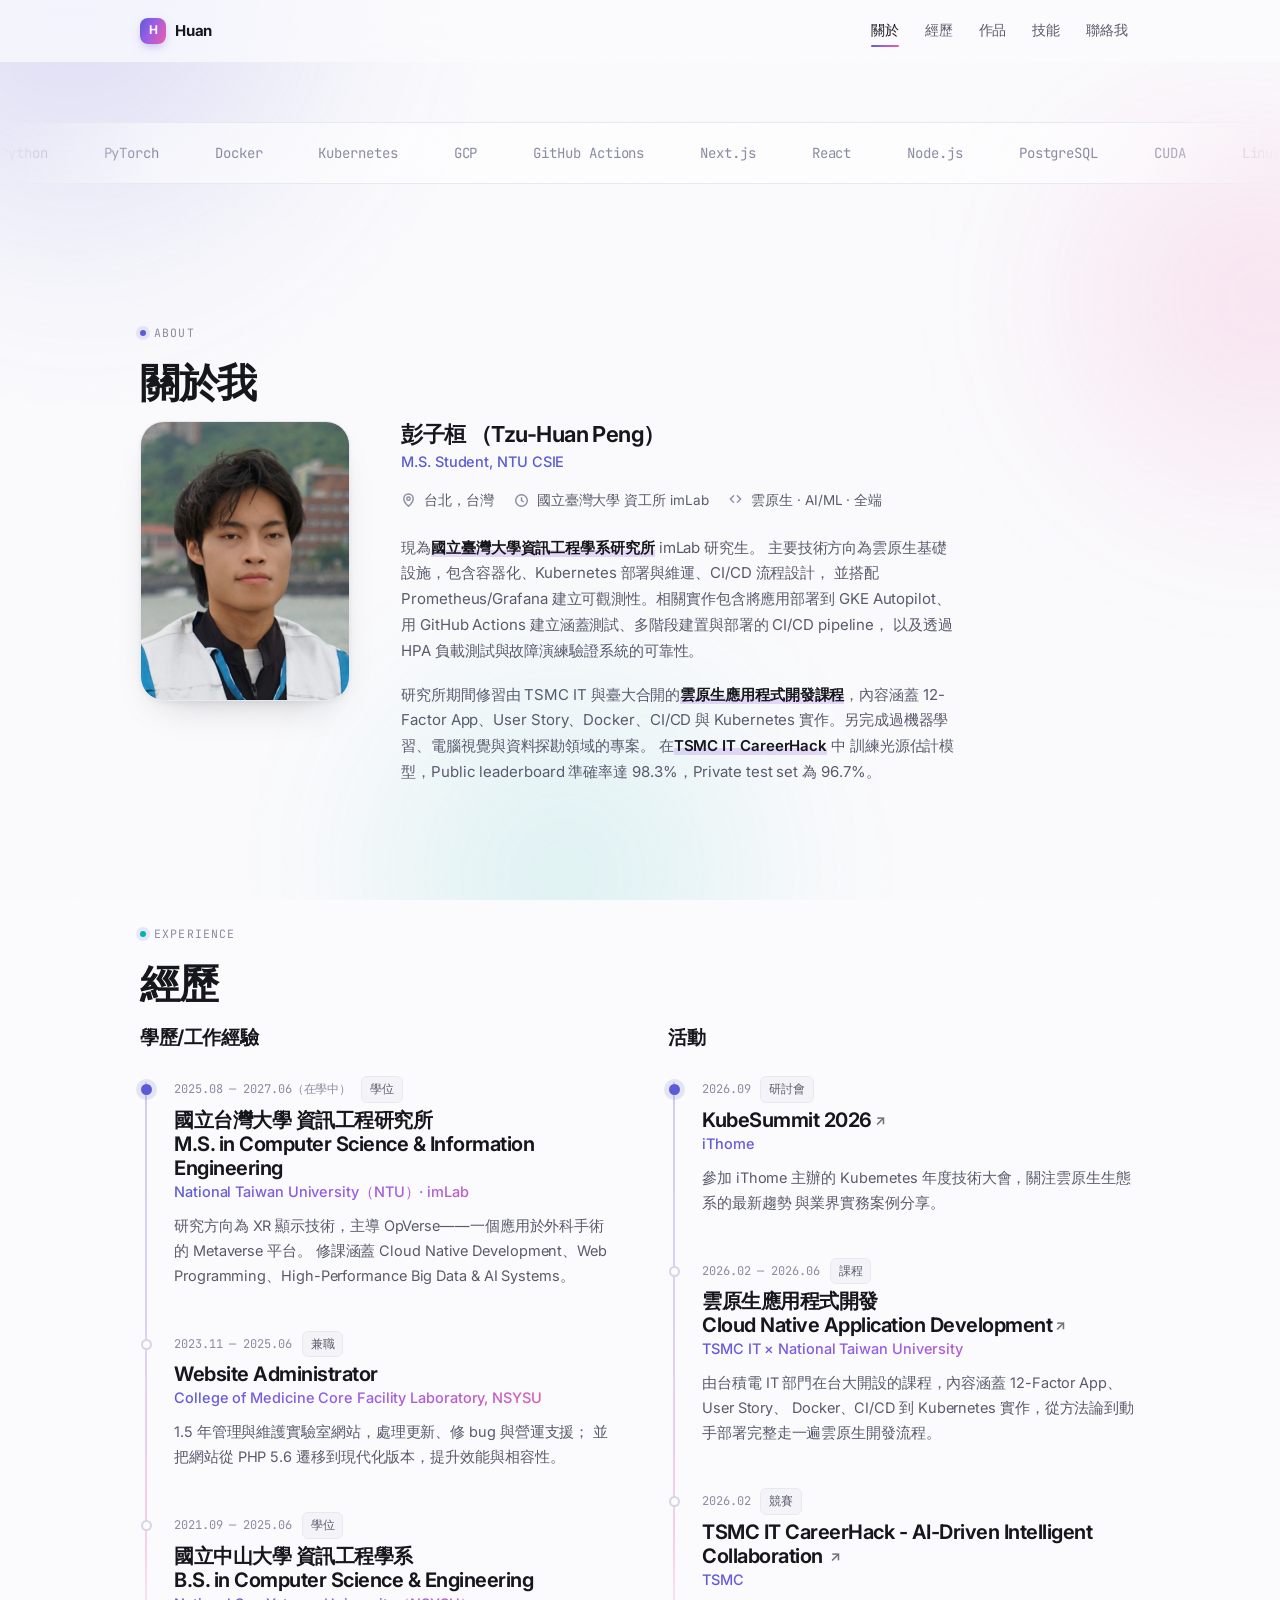
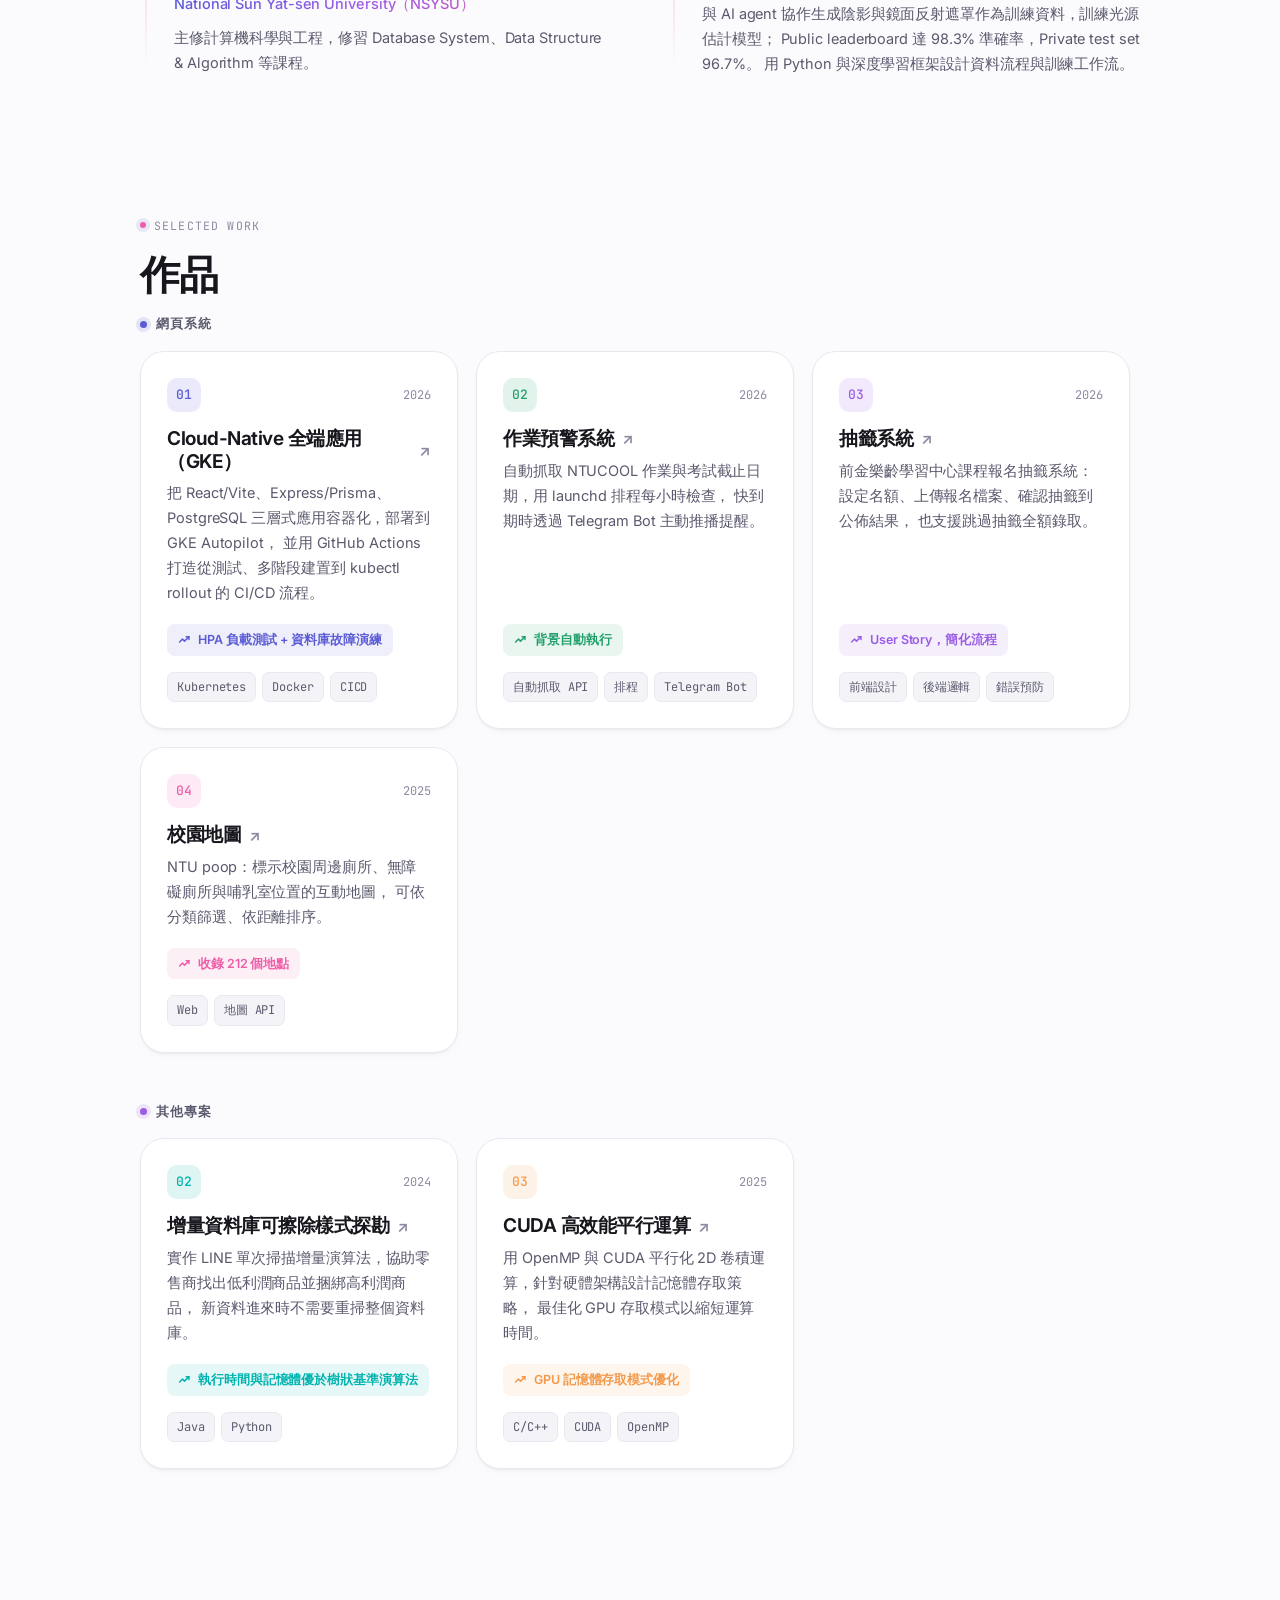
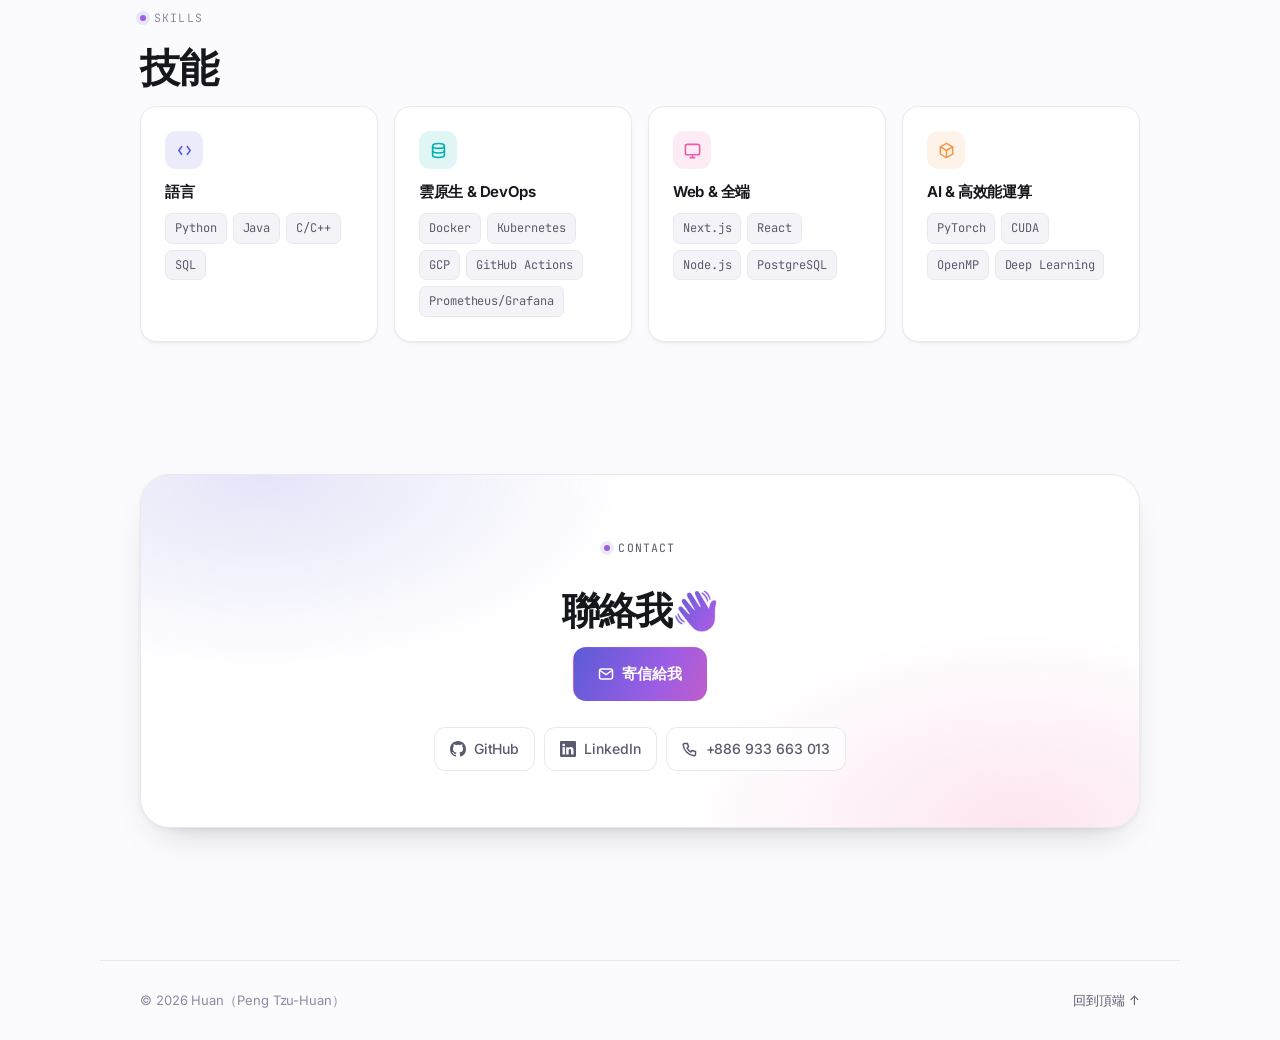
==== commit 00d3cd39: "作業預警、主頁頁面更新" ====
--- a/index.html
+++ b/index.html
@@ -1136,7 +1136,7 @@
 </main>
 
 <footer class="wrap">
-  <span>© <span id="year">2026</span> Huan（Peng Tzu-Huan）· 用 HTML 與 CSS 手刻</span>
+  <span>© <span id="year">2026</span> Huan（Peng Tzu-Huan）</span>
   <a href="#top">回到頂端 ↑</a>
 </footer>
 
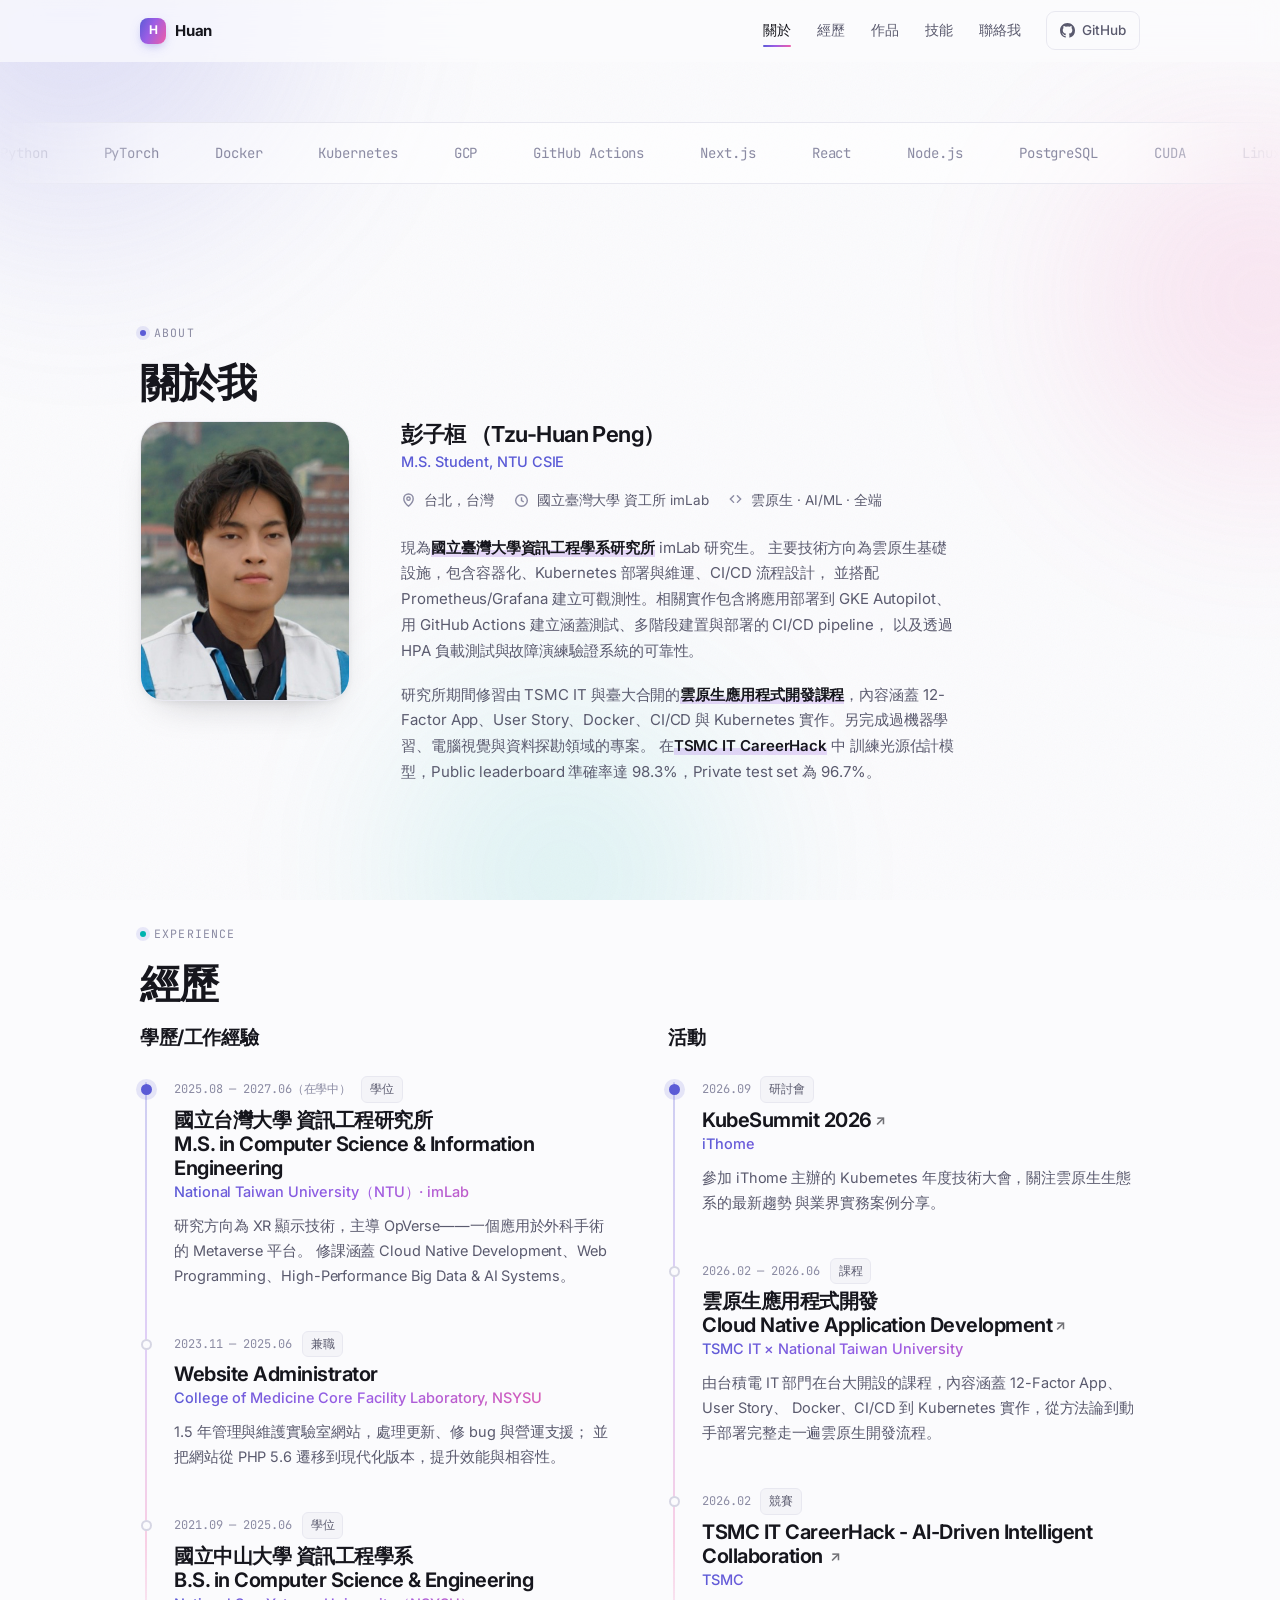
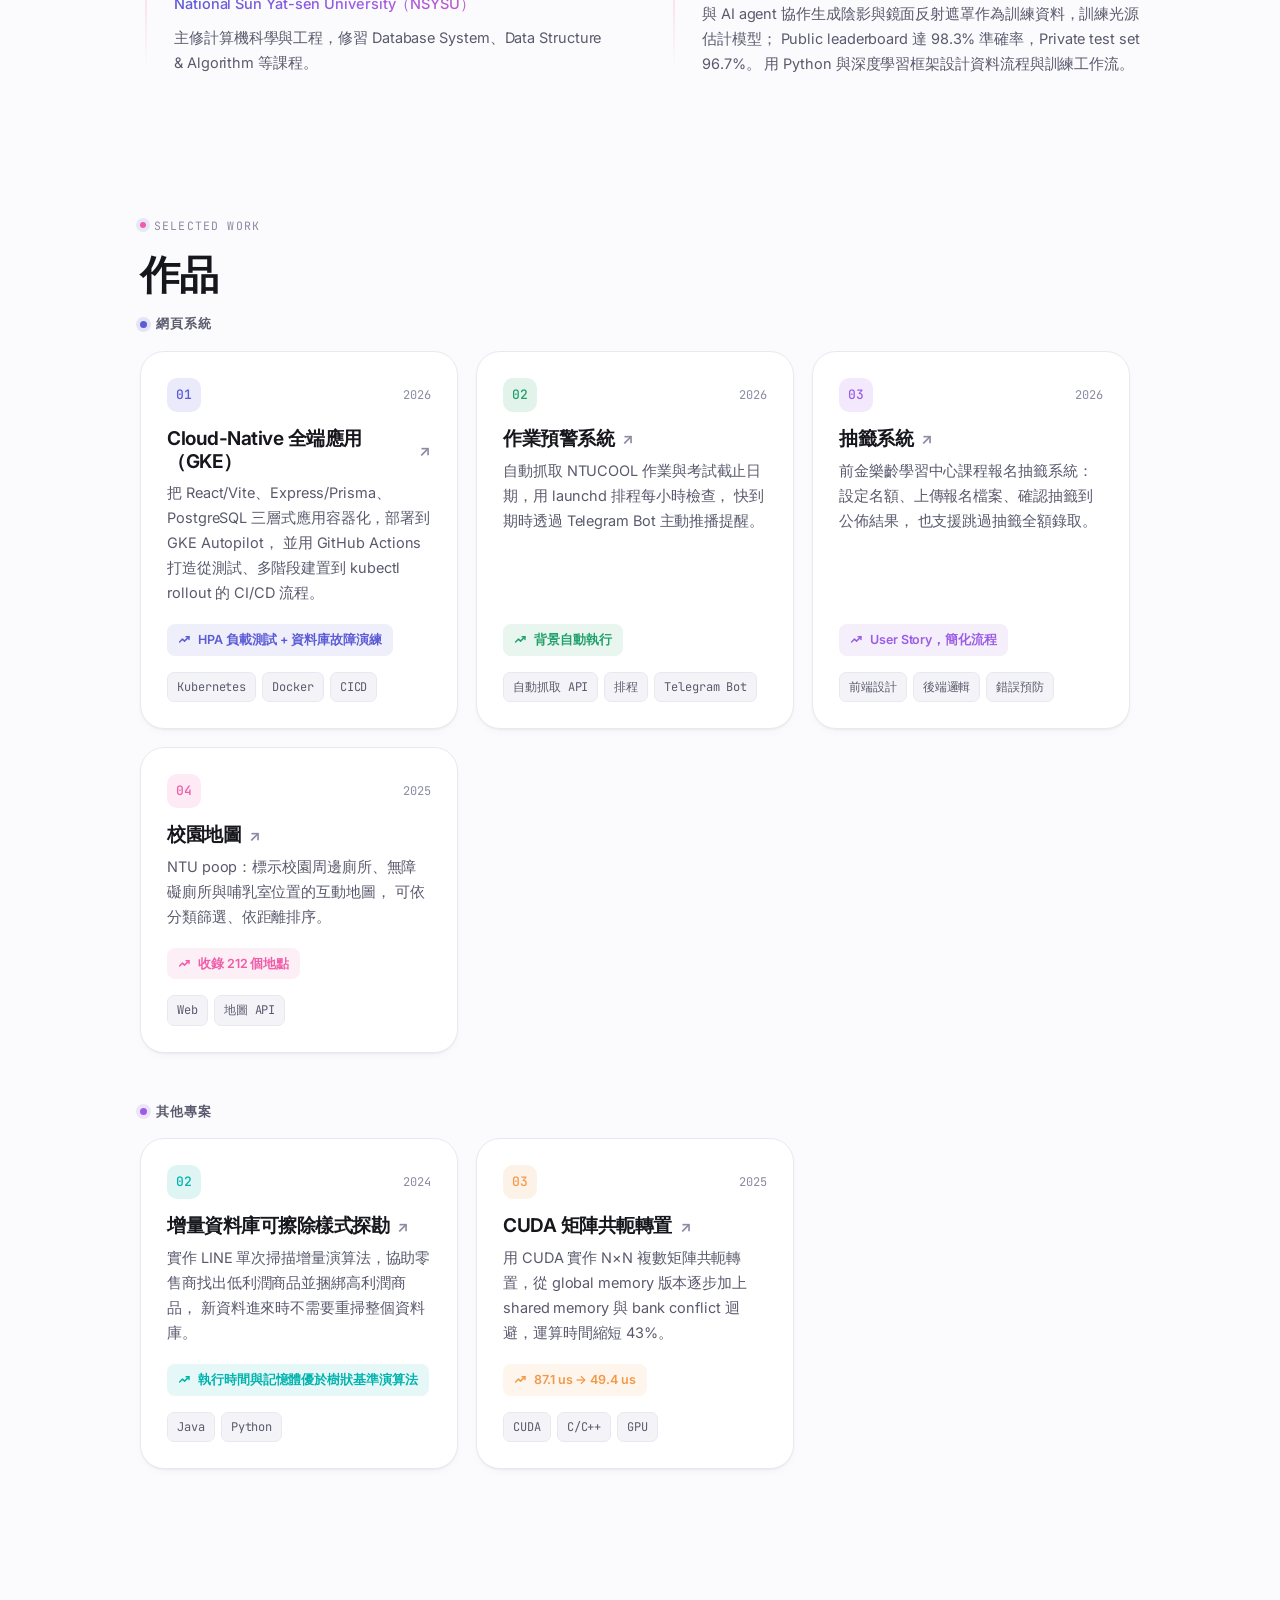
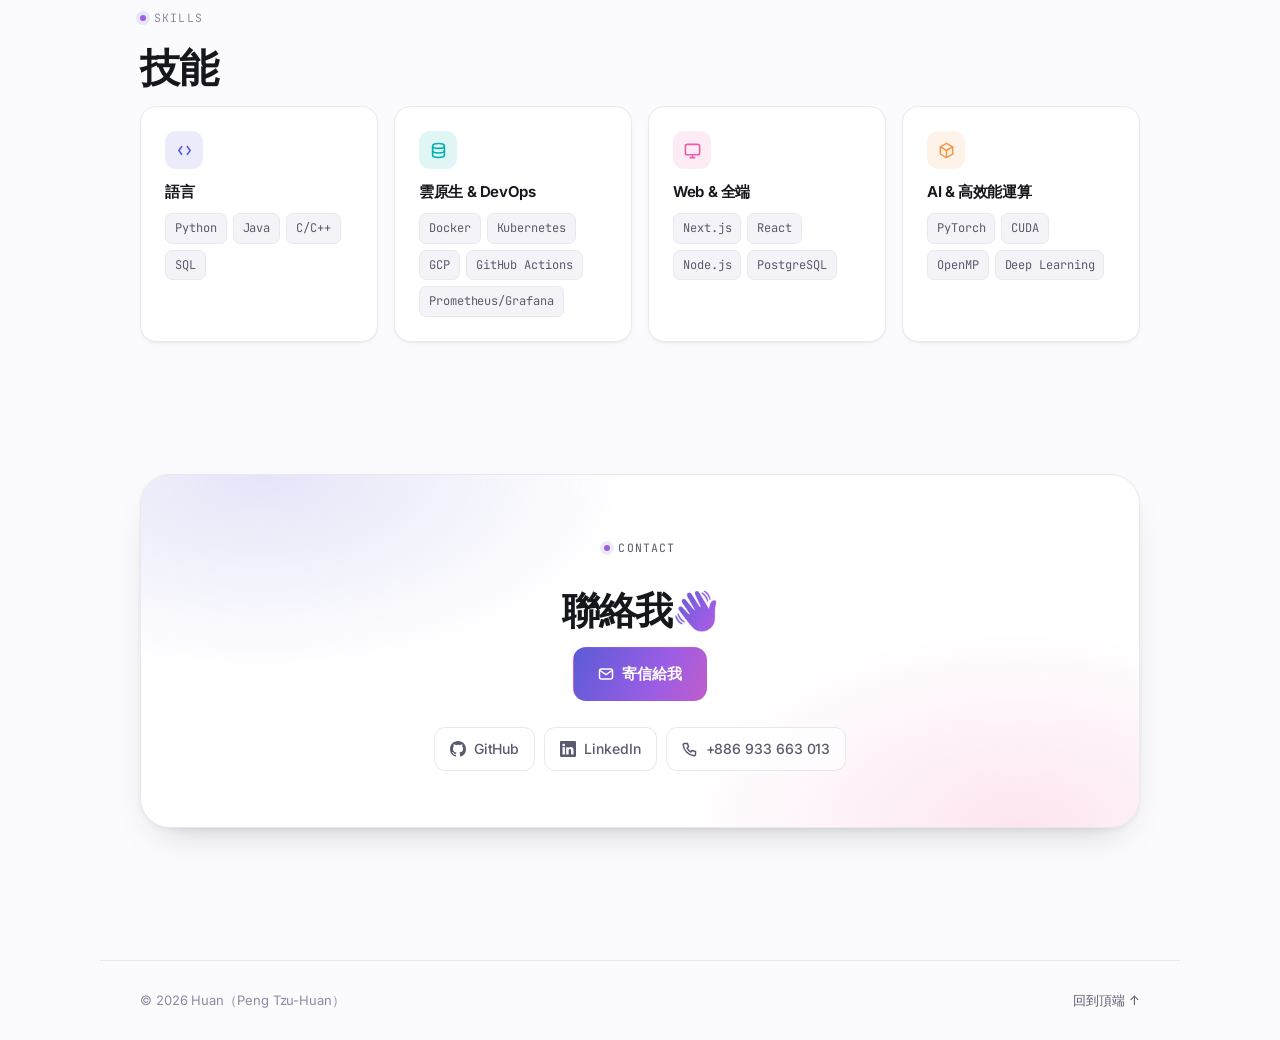
==== commit 069d9cc1: "CUDA 專案改用真實作業內容，抽籤系統加真實使用數據，GitHub 按鈕移到導覽列 - CUDA 頁面改寫為真實的矩陣共軛轉置作業（HW4），取代原本杜撰的 2D 卷積內容   - 三個版本真實程式" ====
--- a/index.html
+++ b/index.html
@@ -195,6 +195,7 @@
 }
 .brand:hover .brand__mark{transform:rotate(-8deg) scale(1.08)}
 
+.nav__right{display:flex; align-items:center}
 .nav__links{display:flex; align-items:center; gap:2px}
 .nav__links a{
   position:relative;
@@ -224,6 +225,16 @@
   transform:translateY(-1px); background-position:100% 0;
   box-shadow:0 10px 22px -8px rgba(91,91,214,.65);
 }
+
+.nav__github{
+  margin-left:14px; padding:7px 13px; border-radius:9px;
+  display:inline-flex; align-items:center; gap:7px;
+  font-size:13.5px; font-weight:500; text-decoration:none; color:var(--text-muted);
+  border:1px solid var(--border);
+  transition:color .2s ease, border-color .2s ease, background-color .2s ease, transform .2s ease;
+}
+.nav__github svg{width:15px; height:15px; flex:none}
+.nav__github:hover{color:var(--text); border-color:var(--border-strong); background:var(--bg-subtle); transform:translateY(-1px)}
 
 /* hamburger */
 .burger{
@@ -383,8 +394,11 @@
   display:block;
 }
 .about__header{margin-bottom:22px}
-.about__header h3{font-size:22px; margin-bottom:3px}
+.about__header .name-row{display:flex; align-items:center; flex-wrap:wrap; gap:12px; margin-bottom:3px}
+.about__header h3{font-size:22px}
 .about__header .role{font-size:14.5px; color:var(--indigo); font-weight:500; margin-bottom:14px}
+.link-chip--sm{padding:5px 12px 5px 10px; border-radius:9px; font-size:12.5px; gap:6px}
+.link-chip--sm svg{width:14px; height:14px}
 .facts{display:flex; flex-wrap:wrap; gap:9px 20px; font-size:13.5px}
 .facts li{display:flex; align-items:center; gap:8px; color:var(--text-muted)}
 .facts svg{width:15px; height:15px; flex:none; color:var(--text-faint)}
@@ -652,7 +666,7 @@
 
 /* ── tablet and below: swap nav links for the sheet ───────── */
 @media (max-width:860px){
-  .nav__links, .nav__cta{display:none}
+  .nav__right{display:none}
   .burger{display:grid}
 }
 
@@ -724,12 +738,19 @@
   <div class="nav__inner">
     <a class="brand" href="#top"><span class="brand__mark">H</span>Huan</a>
 
-    <div class="nav__links">
-      <a href="#about">關於</a>
-      <a href="#experience">經歷</a>
-      <a href="#projects">作品</a>
-      <a href="#skills">技能</a>
-      <a href="#contact">聯絡我</a>
+    <div class="nav__right">
+      <div class="nav__links">
+        <a href="#about">關於</a>
+        <a href="#experience">經歷</a>
+        <a href="#projects">作品</a>
+        <a href="#skills">技能</a>
+        <a href="#contact">聯絡我</a>
+      </div>
+
+      <a class="nav__github" href="https://github.com/huan131513" target="_blank" rel="noopener" aria-label="GitHub">
+        <svg viewBox="0 0 16 16" fill="currentColor"><path d="M8 0C3.58 0 0 3.58 0 8a8 8 0 0 0 5.47 7.59c.4.07.55-.17.55-.38 0-.19-.01-.82-.01-1.49-2.01.37-2.53-.49-2.69-.94-.09-.23-.48-.94-.82-1.13-.28-.15-.68-.52-.01-.53.63-.01 1.08.58 1.23.82.72 1.21 1.87.87 2.33.66.07-.52.28-.87.51-1.07-1.78-.2-3.64-.89-3.64-3.95 0-.87.31-1.59.82-2.15-.08-.2-.36-1.02.08-2.12 0 0 .67-.21 2.2.82a7.4 7.4 0 0 1 2-.27c.68 0 1.36.09 2 .27 1.53-1.04 2.2-.82 2.2-.82.44 1.1.16 1.92.08 2.12.51.56.82 1.27.82 2.15 0 3.07-1.87 3.75-3.65 3.95.29.25.54.73.54 1.48 0 1.07-.01 1.93-.01 2.2 0 .21.15.46.55.38A8.01 8.01 0 0 0 16 8c0-4.42-3.58-8-8-8z"/></svg>
+        GitHub
+      </a>
     </div>
 
     <button class="burger" id="burger" aria-expanded="false" aria-controls="sheet" aria-label="開啟選單">
@@ -779,7 +800,9 @@
 
       <div>
         <div class="about__header">
-          <h3>彭子桓 （Tzu-Huan Peng）</h3>
+          <div class="name-row">
+            <h3>彭子桓 （Tzu-Huan Peng）</h3>
+          </div>
           <p class="role">M.S. Student, NTU CSIE</p>
           <ul class="facts">
             <li>
@@ -1030,17 +1053,17 @@
               <div class="card__badge">03</div>
               <span class="card__year">2025</span>
             </div>
-            <h3 class="card__title">CUDA 高效能平行運算 <span class="arrow">↗</span></h3>
+            <h3 class="card__title">CUDA 矩陣共軛轉置 <span class="arrow">↗</span></h3>
             <p class="card__desc">
-              用 OpenMP 與 CUDA 平行化 2D 卷積運算，針對硬體架構設計記憶體存取策略，
-              最佳化 GPU 存取模式以縮短運算時間。
+              用 CUDA 實作 N×N 複數矩陣共軛轉置，從 global memory 版本逐步加上
+              shared memory 與 bank conflict 迴避，運算時間縮短 43%。
             </p>
             <span class="card__metric">
               <svg viewBox="0 0 16 16" fill="none" stroke="currentColor" stroke-width="1.8" stroke-linecap="round" stroke-linejoin="round"><path d="M2 11l3.5-3.5L8 10l5.5-5.5"/><path d="M10 4.5h3.5V8"/></svg>
-              GPU 記憶體存取模式優化
+              87.1 us → 49.4 us
             </span>
             <div class="tags">
-              <span class="tag">C/C++</span><span class="tag">CUDA</span><span class="tag">OpenMP</span>
+              <span class="tag">CUDA</span><span class="tag">C/C++</span><span class="tag">GPU</span>
             </div>
           </a>
         </div>
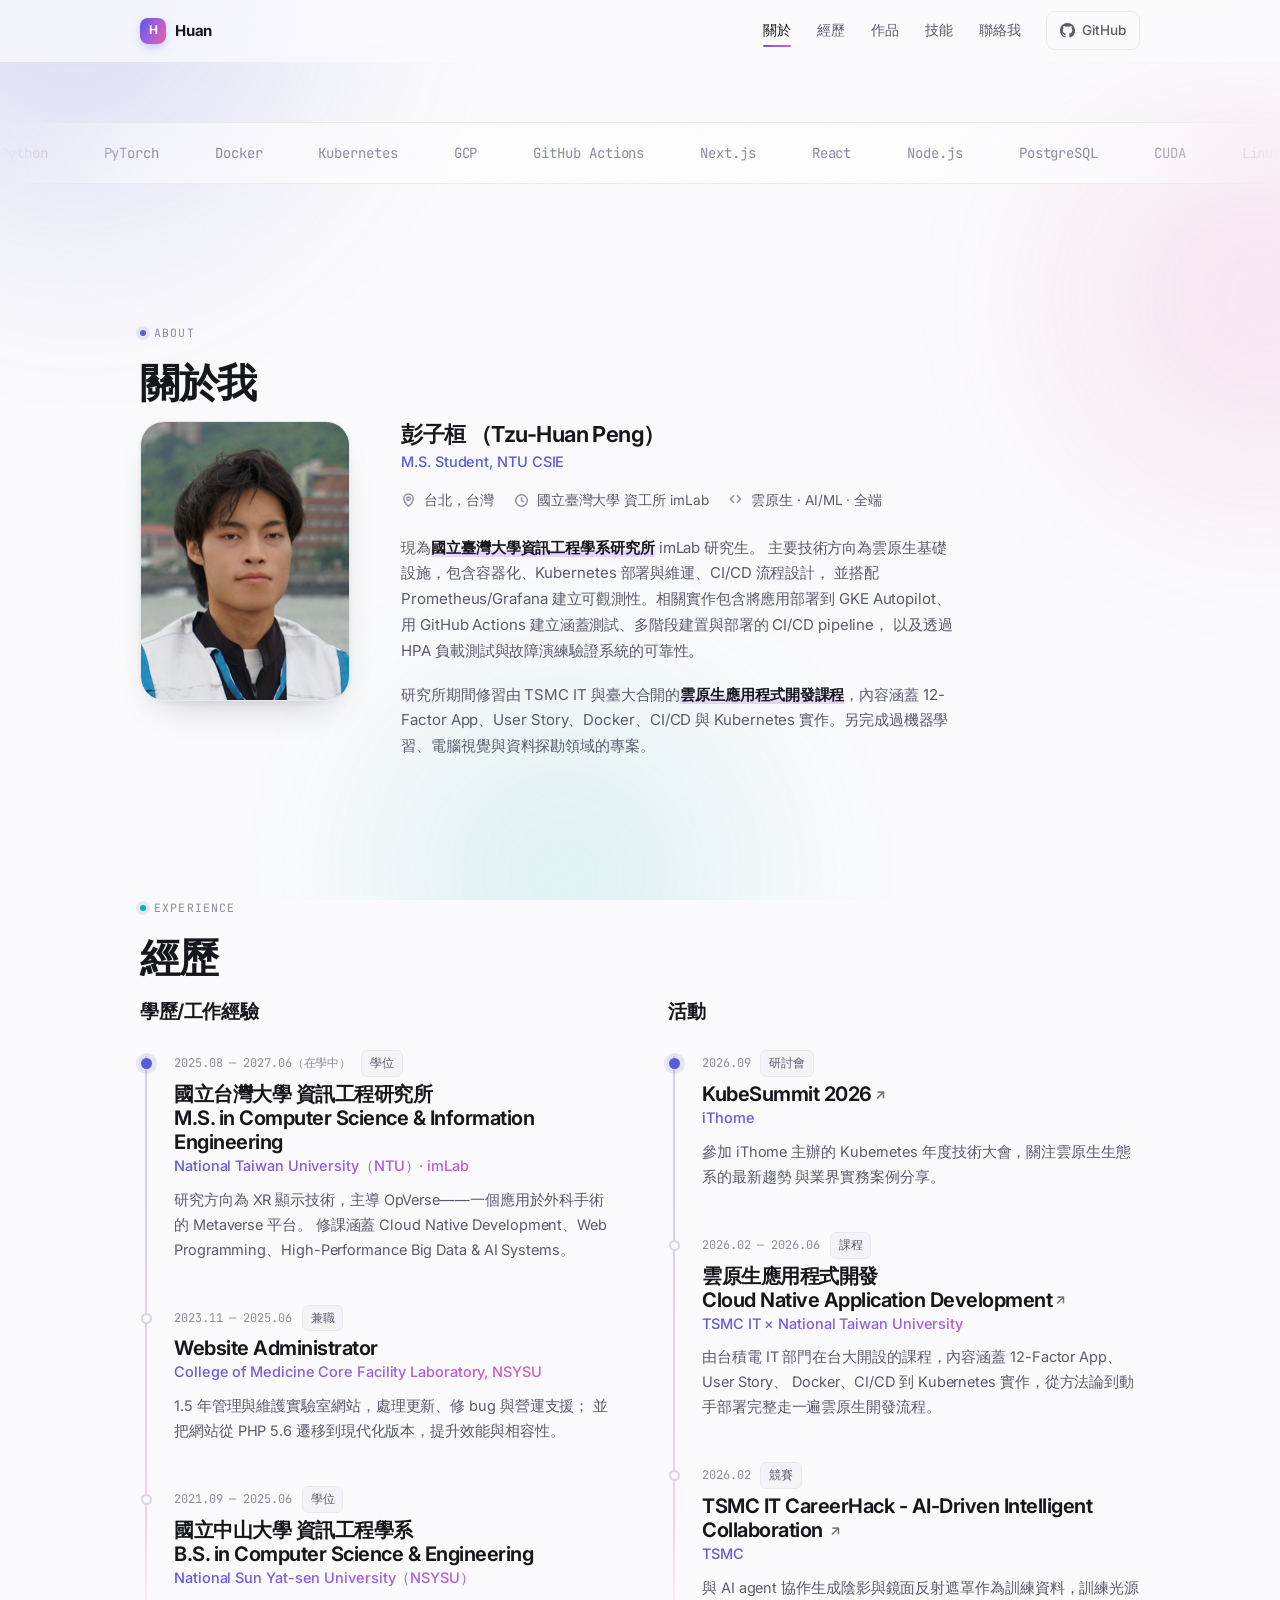
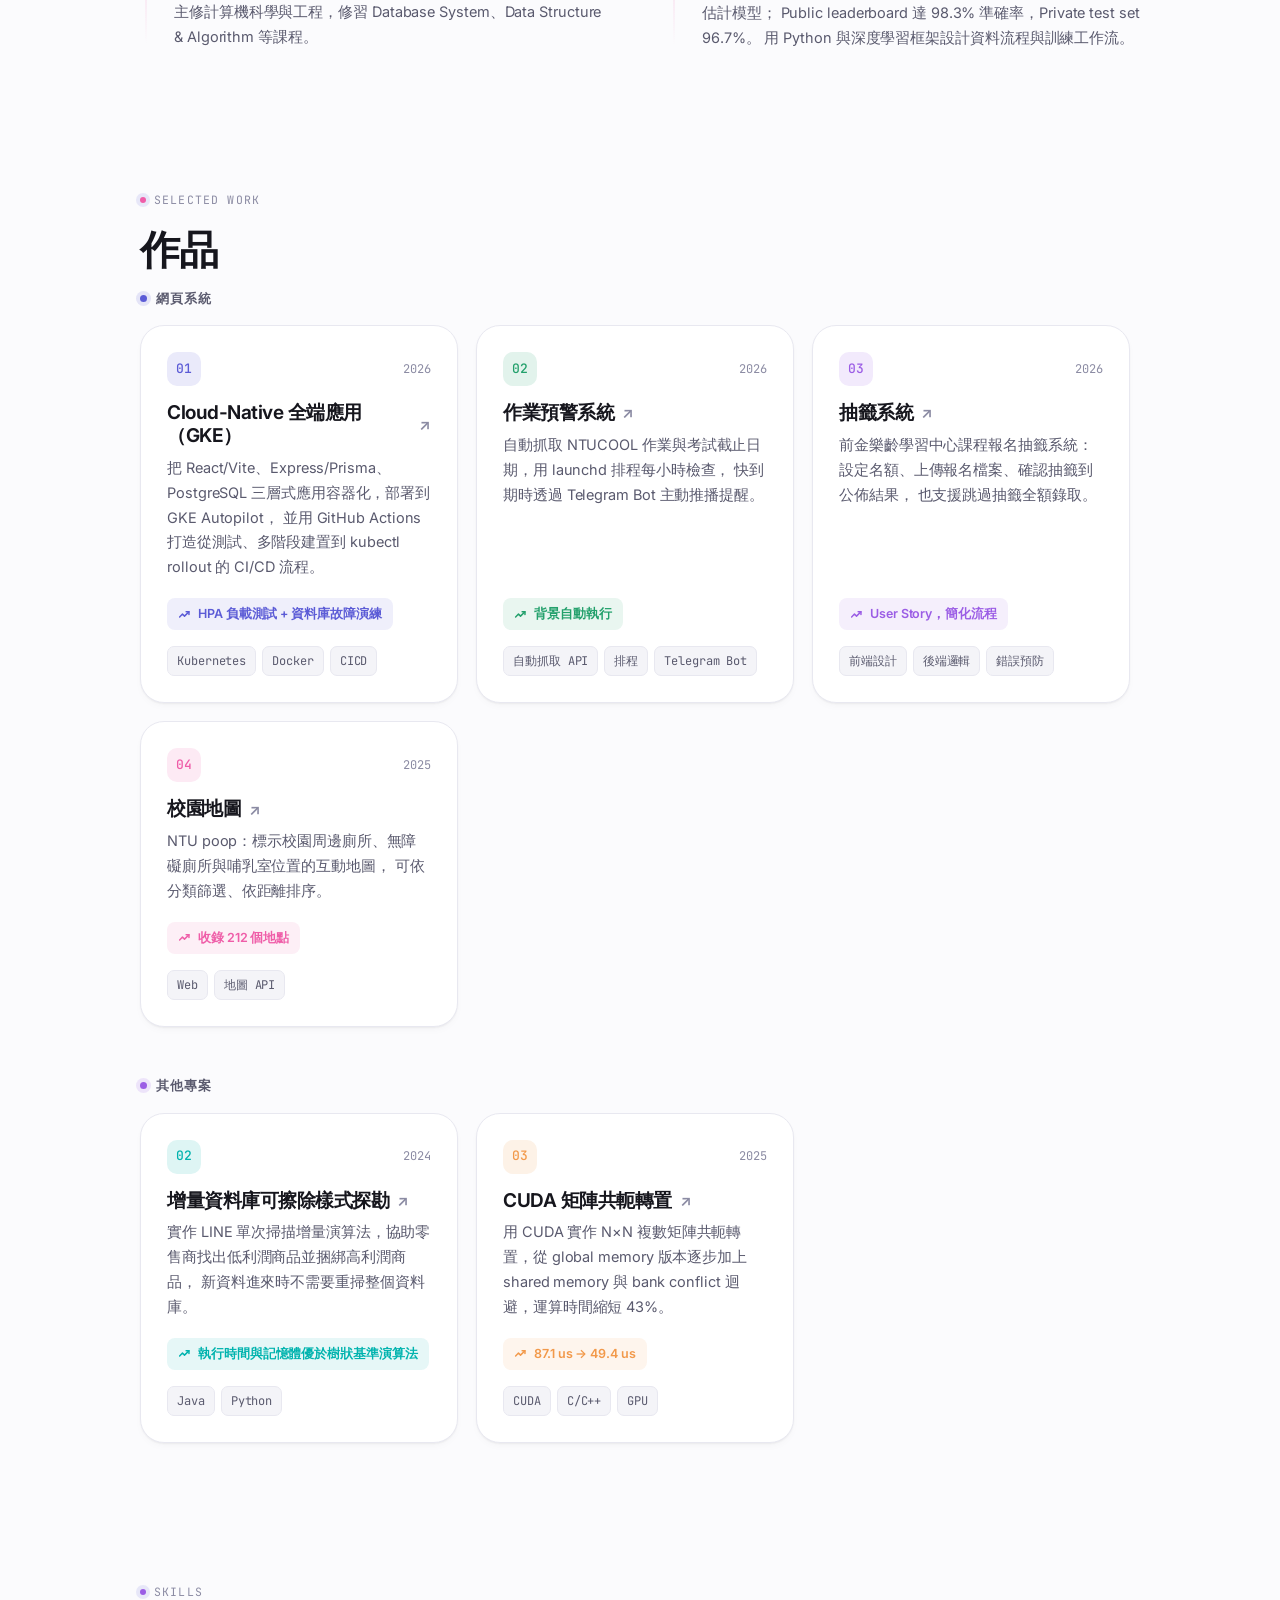
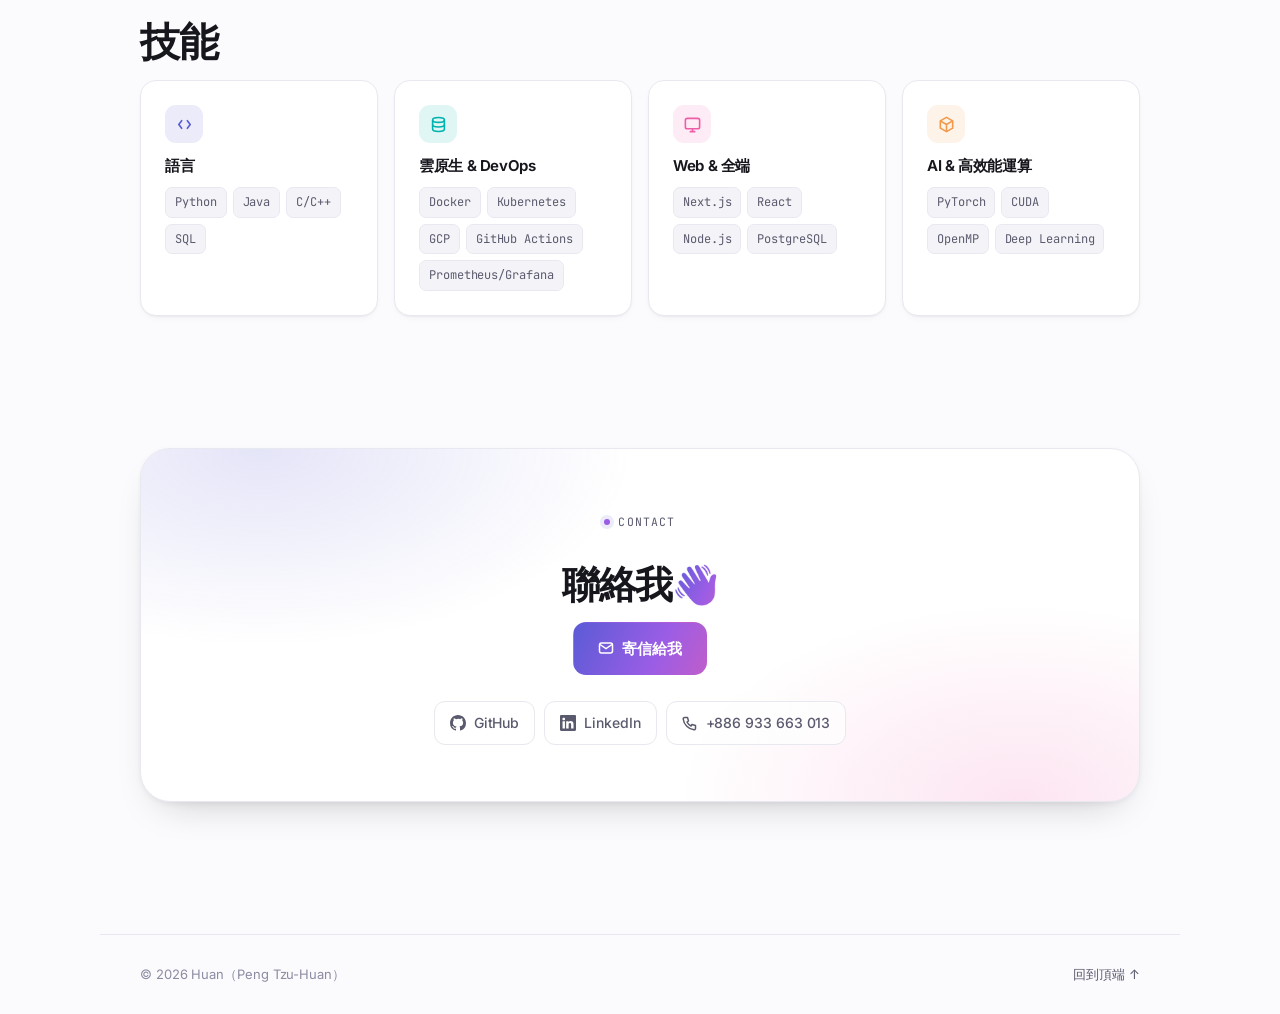
==== commit 8d8a5ad1: "加入 Vercel Web Analytics 追蹤碼 - 全站 7 個頁面 </body> 前加入 /_vercel/insights/script.js - 修正 index.html 原本重複插" ====
--- a/index.html
+++ b/index.html
@@ -720,7 +720,6 @@
 }
 </style>
 </head>
-
 <body>
 
 <a class="skip" href="#main">跳到主要內容</a>
@@ -830,8 +829,6 @@
           </p>
           <p>
             研究所期間修習由 TSMC IT 與臺大合開的<span class="hl">雲原生應用程式開發課程</span>，內容涵蓋 12-Factor App、User Story、Docker、CI/CD 與 Kubernetes 實作。另完成過機器學習、電腦視覺與資料探勘領域的專案。
-            在<span class="hl">TSMC IT CareerHack</span> 中
-            訓練光源估計模型，Public leaderboard 準確率達 98.3%，Private test set 為 96.7%。
           </p>
         </div>
       </div>
@@ -1307,5 +1304,6 @@
 })();
 </script>
 
+<script defer src="/_vercel/insights/script.js"></script>
 </body>
 </html>
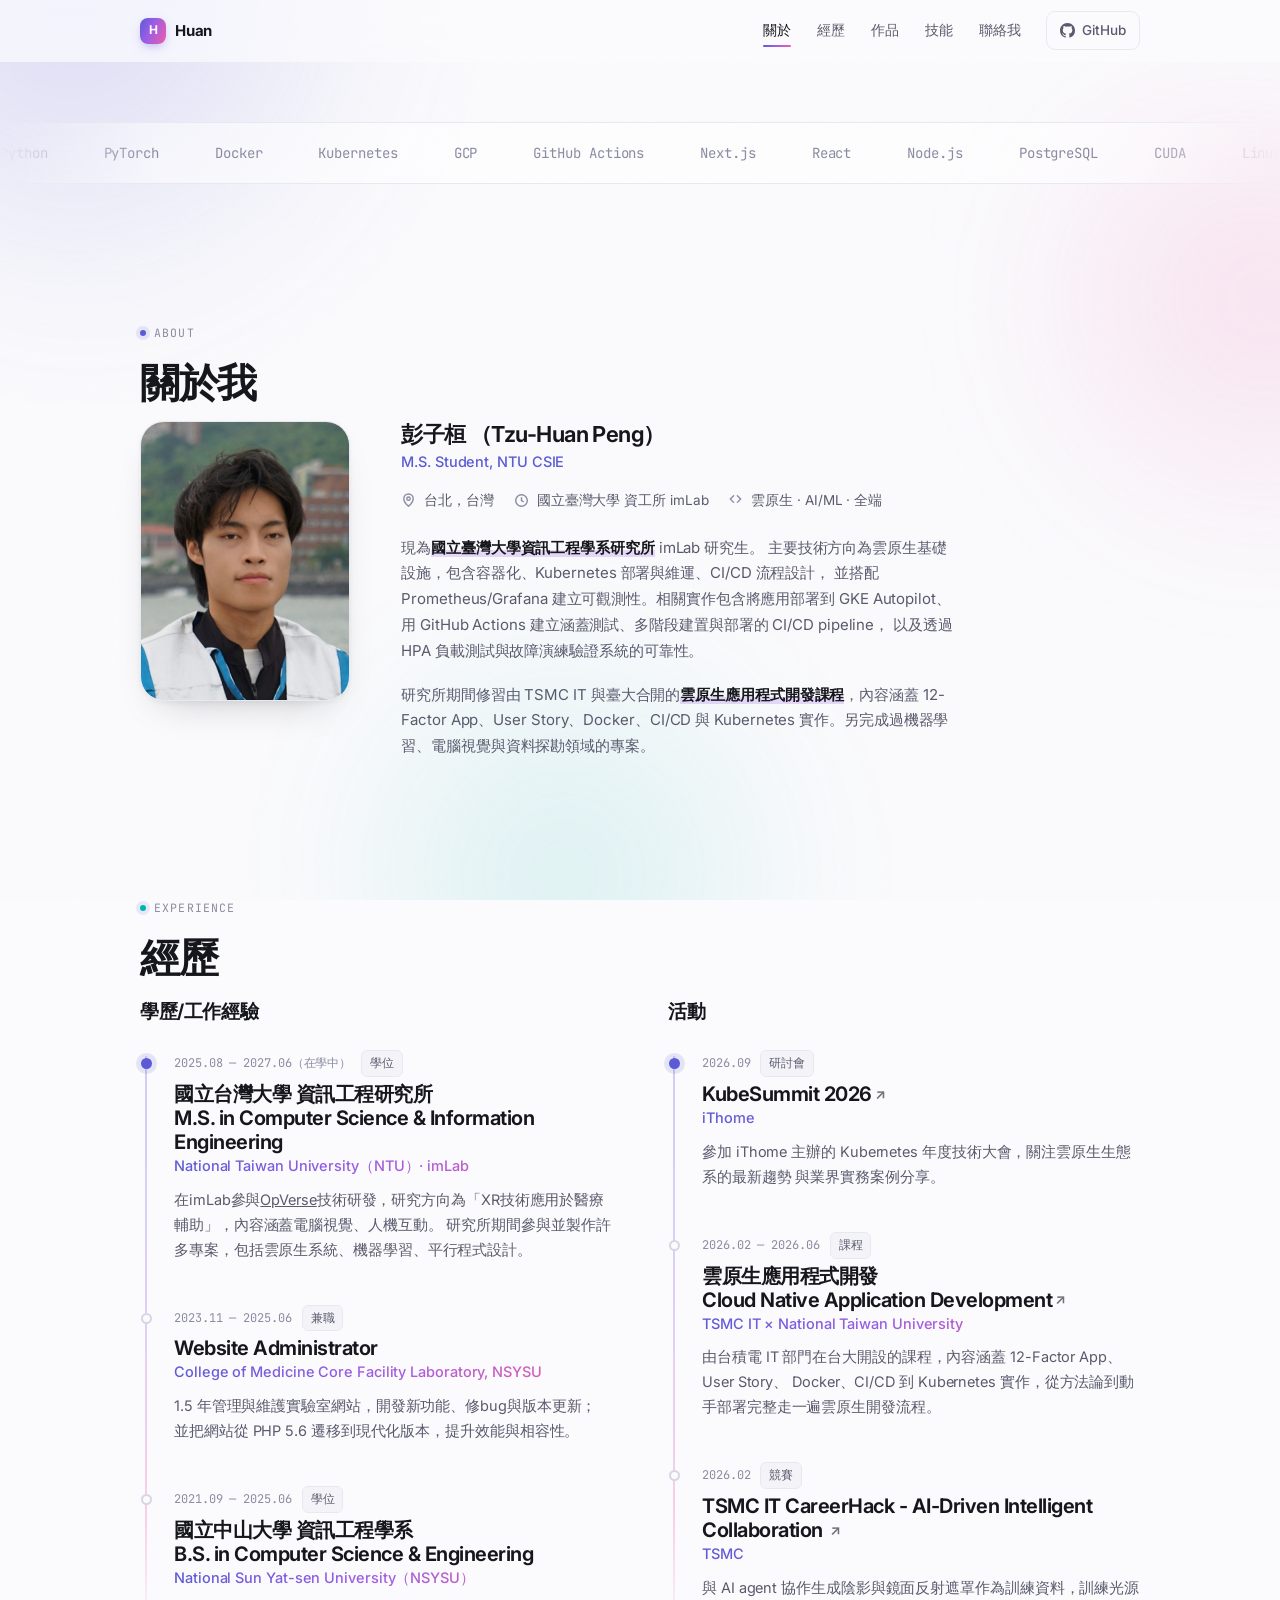
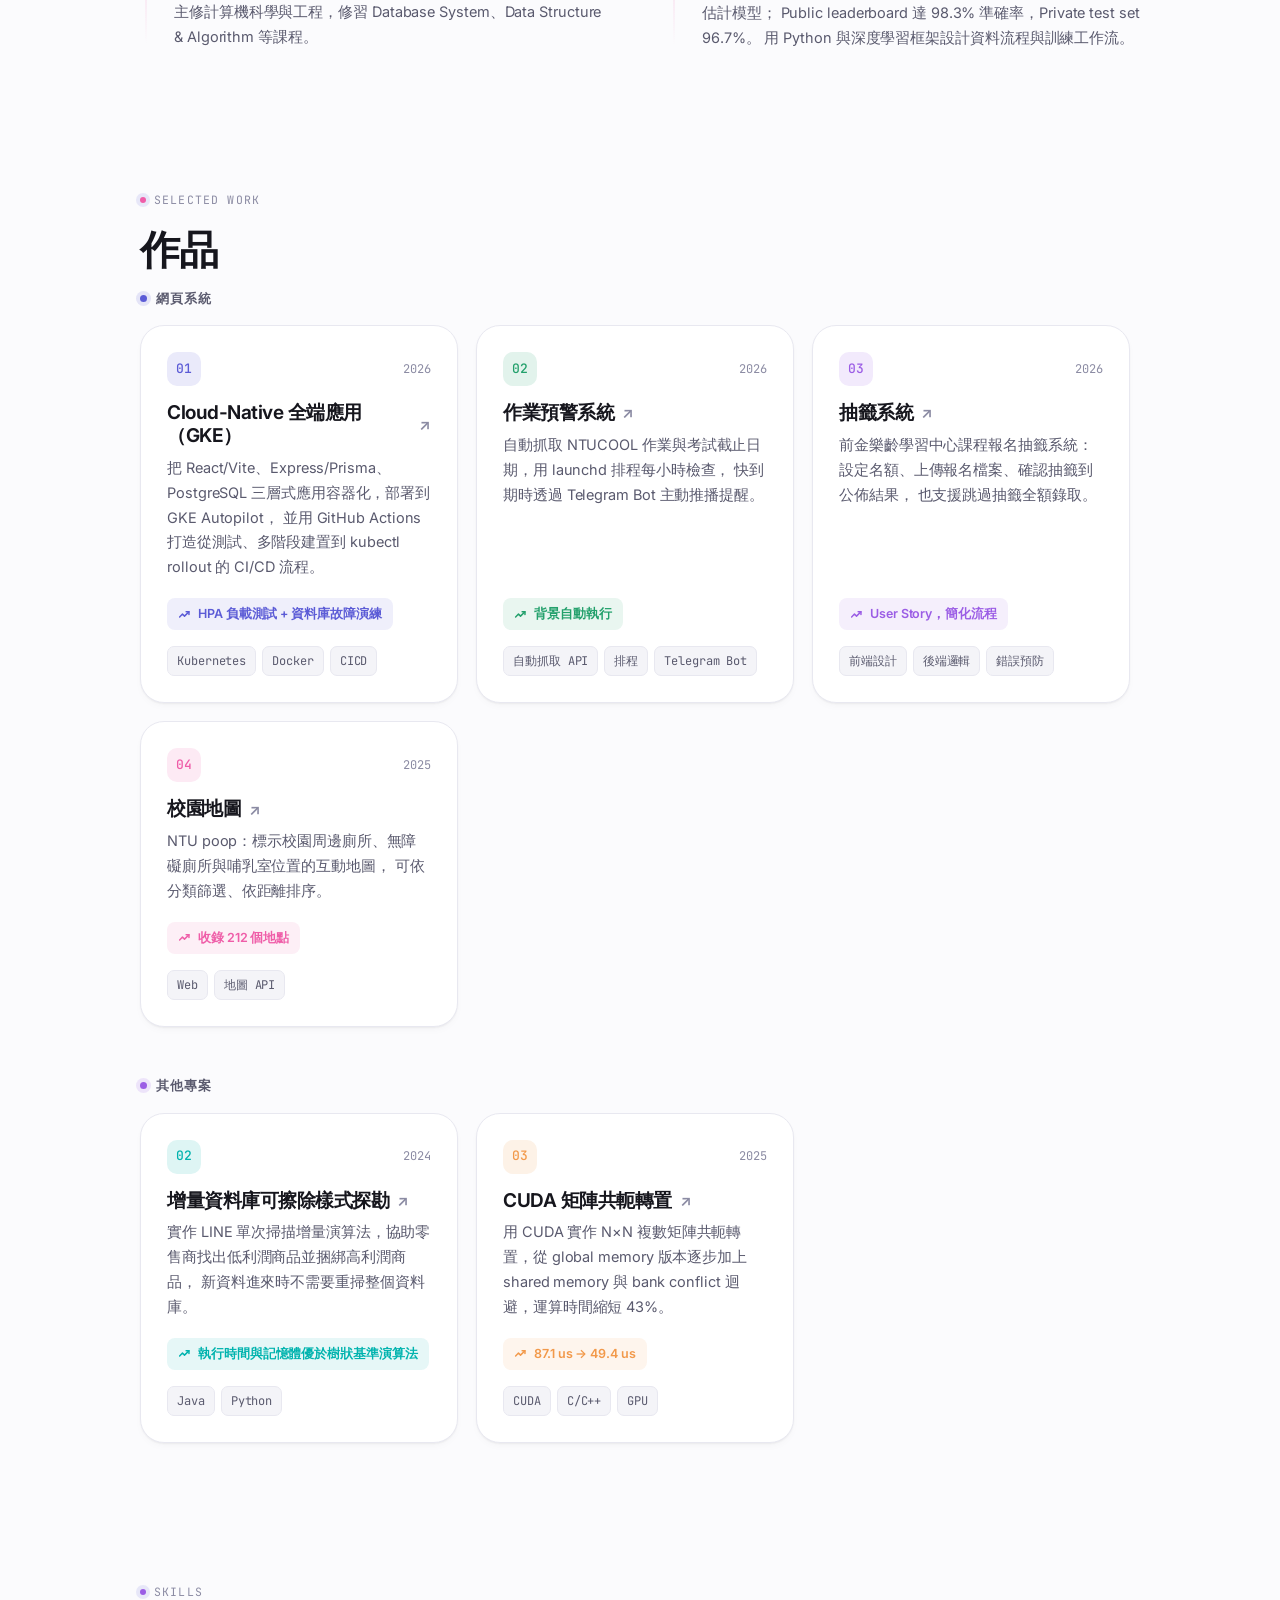
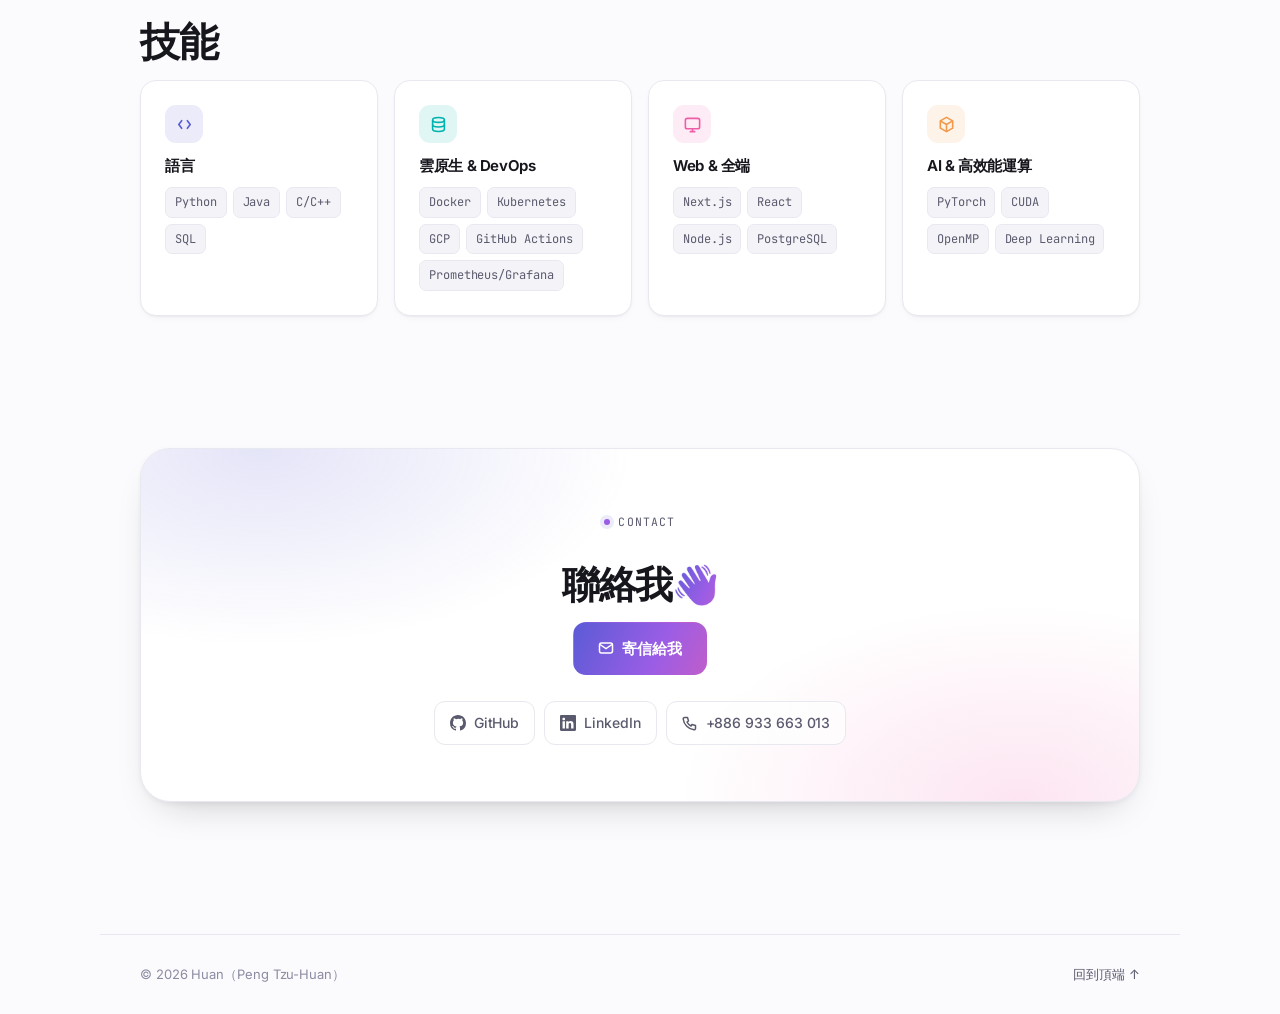
==== commit 97e7e7ea: "更新學歷區塊" ====
--- a/index.html
+++ b/index.html
@@ -852,8 +852,8 @@
             <h4 class="job__role">M.S. in Computer Science & Information Engineering</h4>
             <p class="job__org">National Taiwan University（NTU）· imLab</p>
             <p class="job__desc">
-              研究方向為 XR 顯示技術，主導 OpVerse——一個應用於外科手術的 Metaverse 平台。
-              修課涵蓋 Cloud Native Development、Web Programming、High-Performance Big Data & AI Systems。
+              在imLab參與<a href="https://www.opverse.ai/" target="_blank" rel="noopener">OpVerse</a>技術研發，研究方向為「XR技術應用於醫療輔助」，內容涵蓋電腦視覺、人機互動。
+              研究所期間參與並製作許多專案，包括雲原生系統、機器學習、平行程式設計。
             </p>
           </article>
 
@@ -862,7 +862,7 @@
             <h3 class="job__role">Website Administrator</h3>
             <p class="job__org">College of Medicine Core Facility Laboratory, NSYSU</p>
             <p class="job__desc">
-              1.5 年管理與維護實驗室網站，處理更新、修 bug 與營運支援；
+              1.5 年管理與維護實驗室網站，開發新功能、修bug與版本更新；
               並把網站從 PHP 5.6 遷移到現代化版本，提升效能與相容性。
             </p>
           </article>
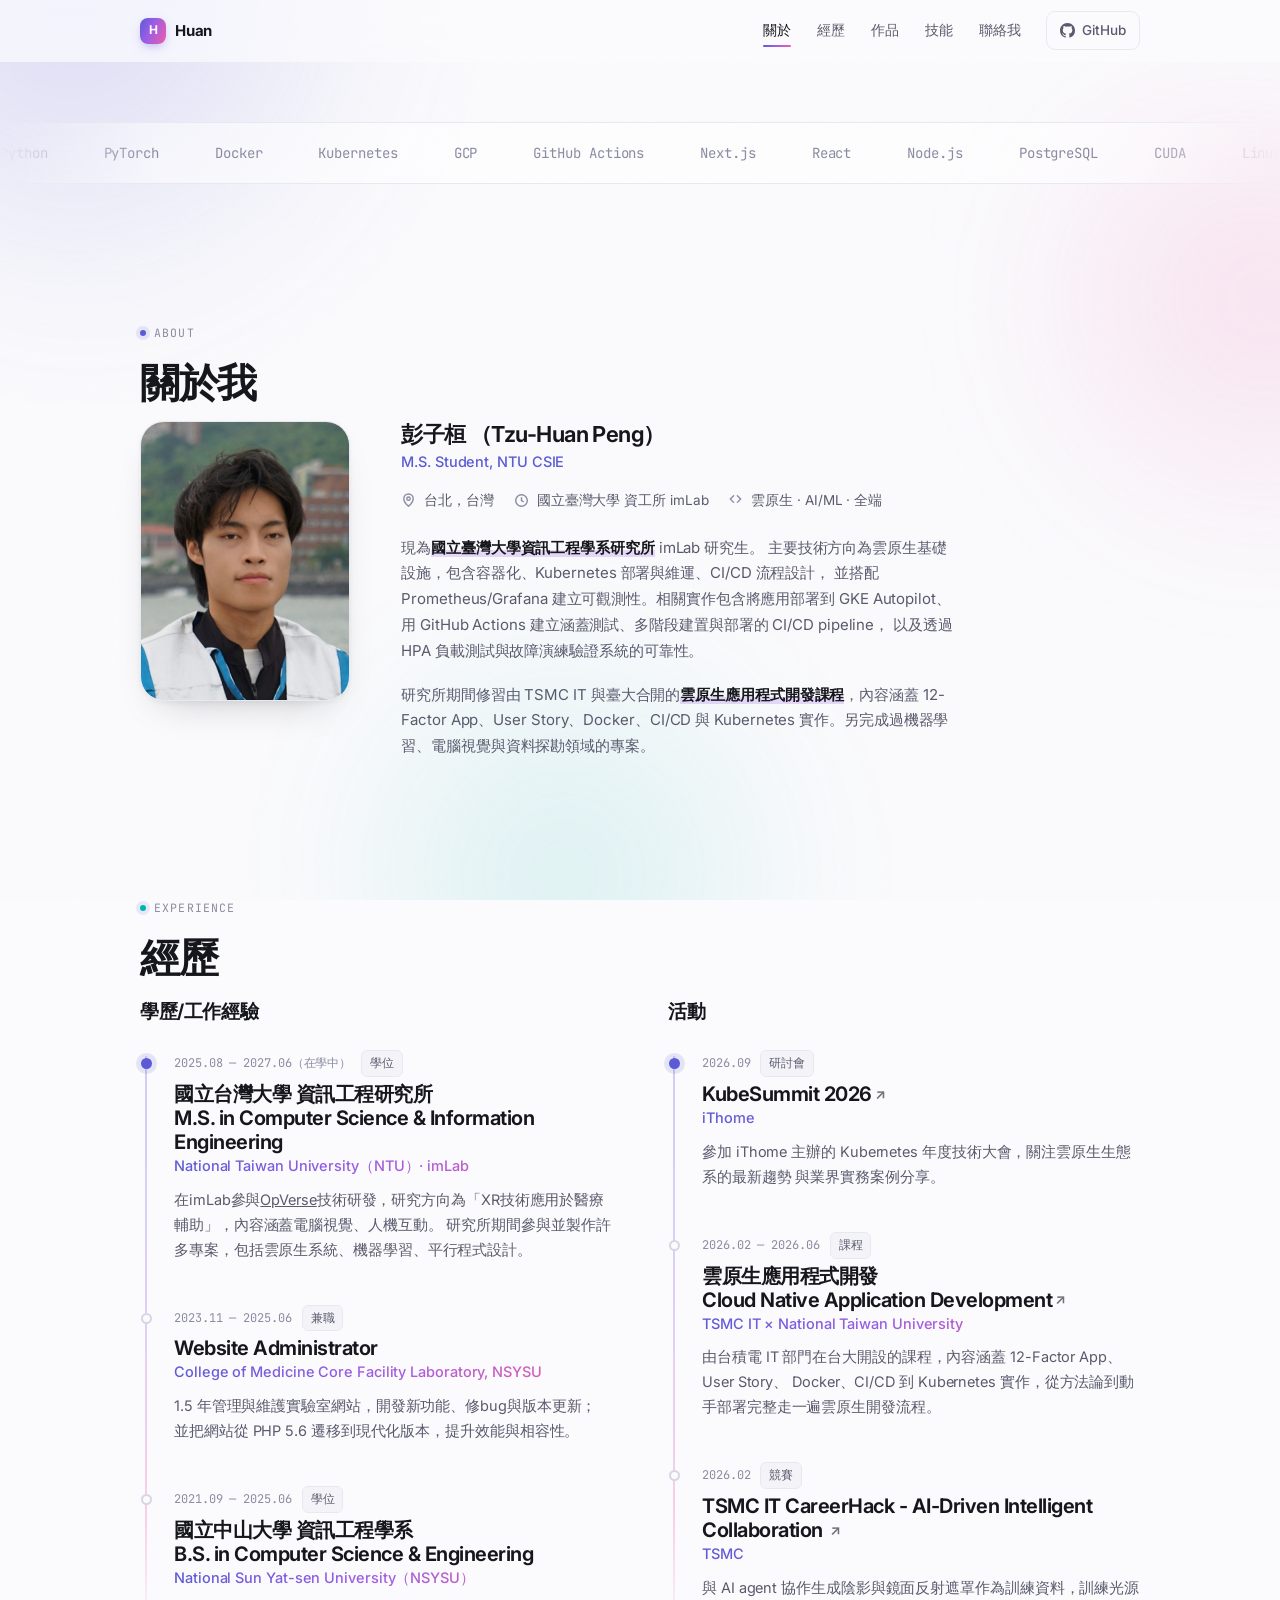
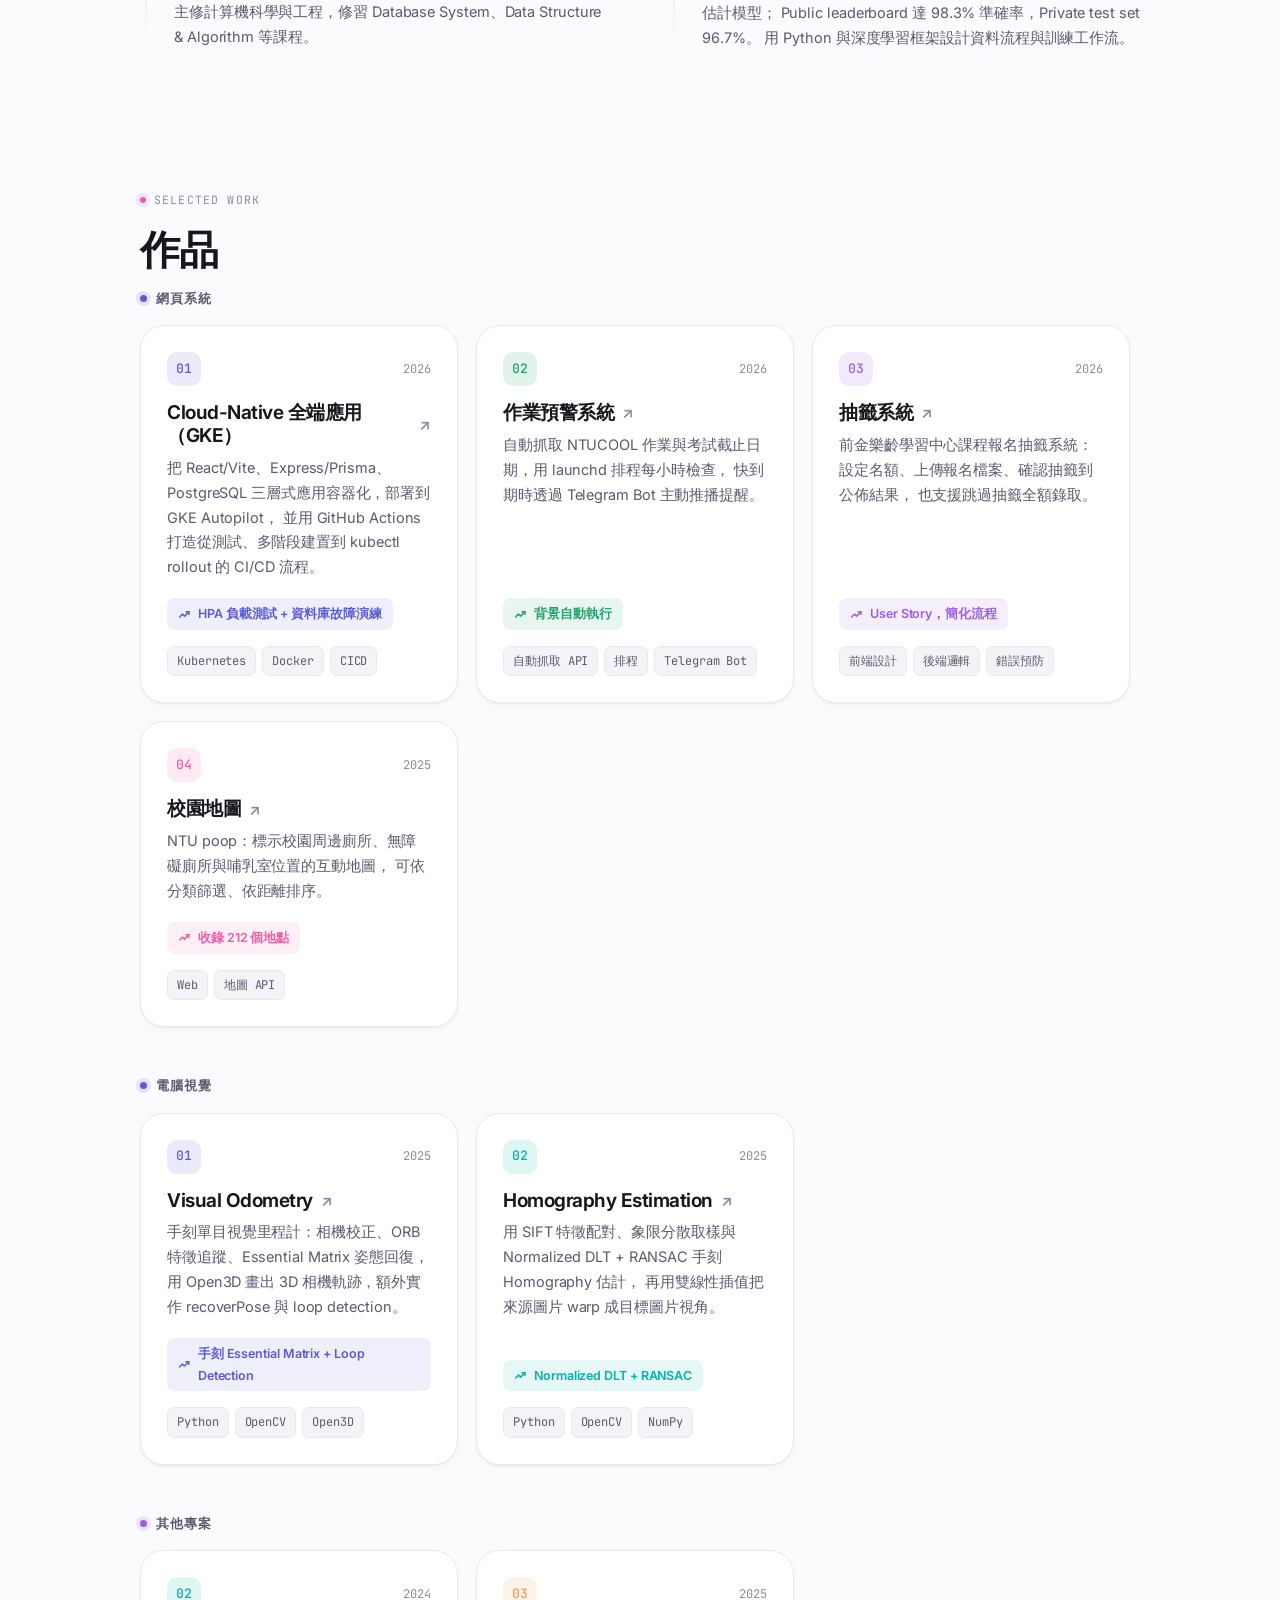
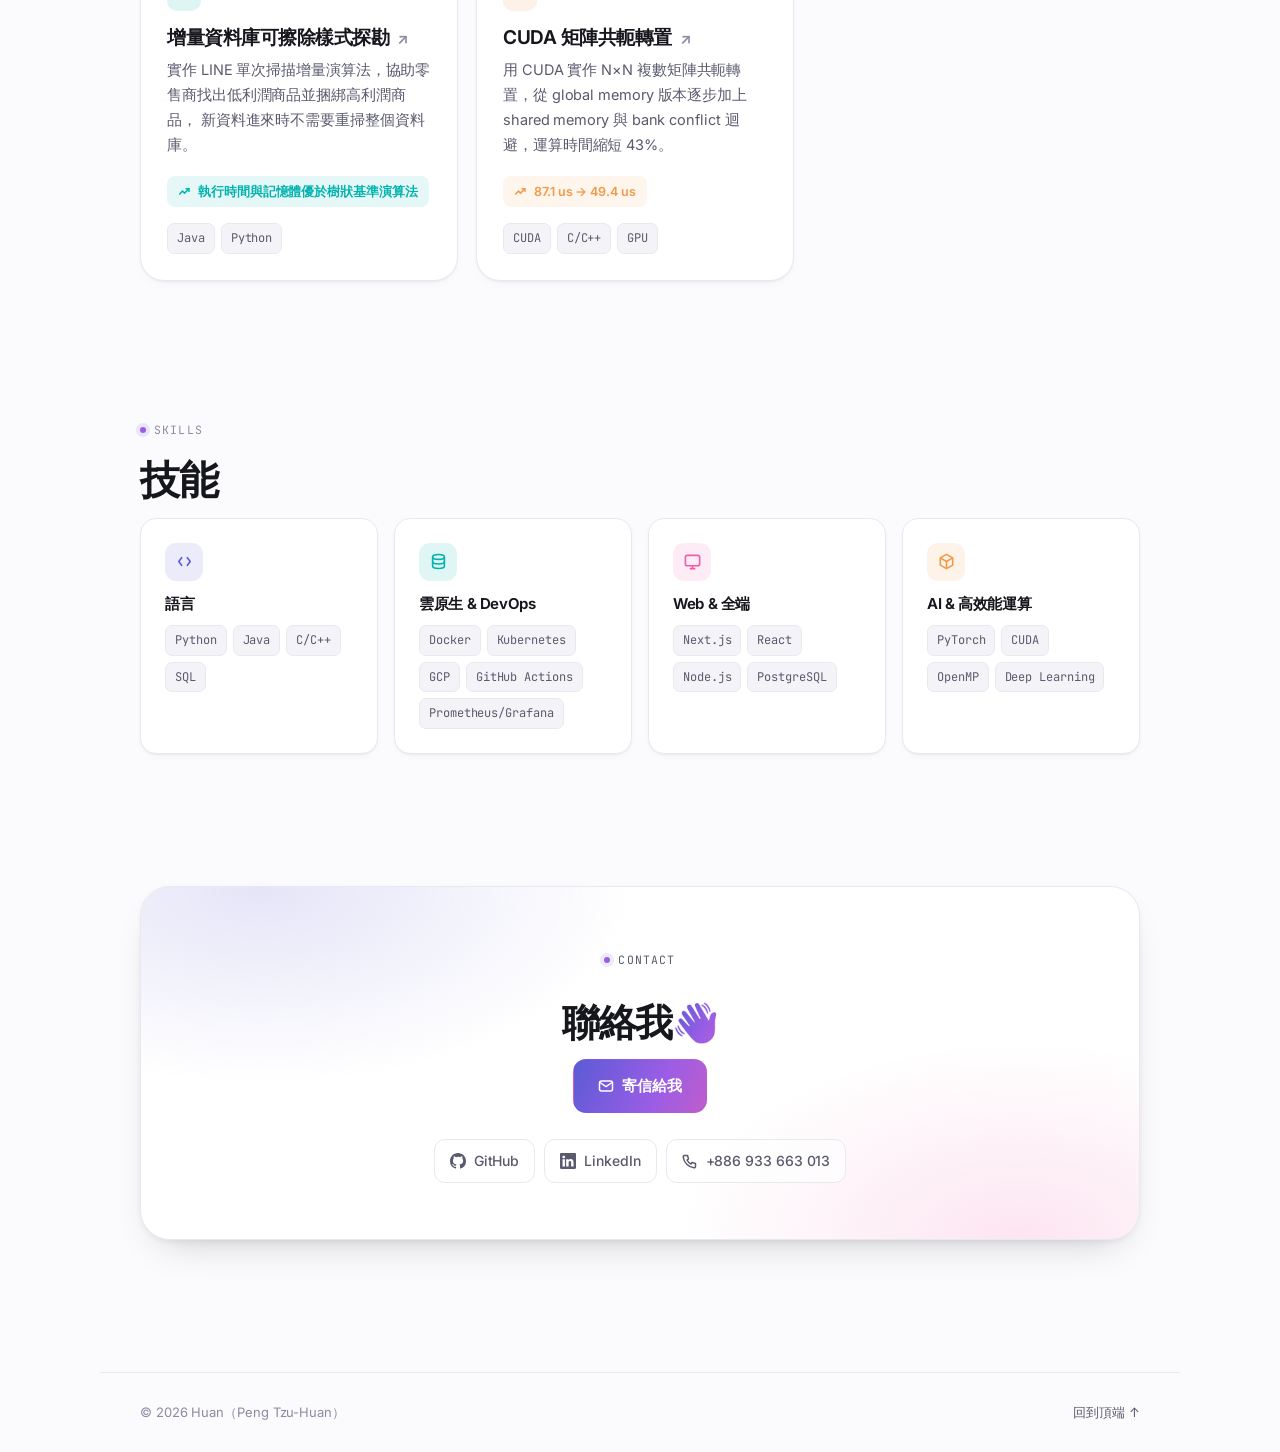
==== commit 022b86a5: "新增 Visual Odometry 與 Homography Estimation 作品頁，並拆出電腦視覺分類 從 3DCV 課程 HW1（Homography Estimation）與 HW3（V" ====
--- a/index.html
+++ b/index.html
@@ -1024,6 +1024,49 @@
       </div>
 
       <div class="proj-category">
+        <p class="proj-category__label" style="--hue:var(--indigo)">電腦視覺</p>
+        <div class="proj-row">
+          <a class="card" href="projects/visual-odometry.html" style="--hue:var(--indigo)">
+            <div class="card__top">
+              <div class="card__badge">01</div>
+              <span class="card__year">2025</span>
+            </div>
+            <h3 class="card__title">Visual Odometry <span class="arrow">↗</span></h3>
+            <p class="card__desc">
+              手刻單目視覺里程計：相機校正、ORB 特徵追蹤、Essential Matrix 姿態回復，
+              用 Open3D 畫出 3D 相機軌跡，額外實作 recoverPose 與 loop detection。
+            </p>
+            <span class="card__metric">
+              <svg viewBox="0 0 16 16" fill="none" stroke="currentColor" stroke-width="1.8" stroke-linecap="round" stroke-linejoin="round"><path d="M2 11l3.5-3.5L8 10l5.5-5.5"/><path d="M10 4.5h3.5V8"/></svg>
+              手刻 Essential Matrix + Loop Detection
+            </span>
+            <div class="tags">
+              <span class="tag">Python</span><span class="tag">OpenCV</span><span class="tag">Open3D</span>
+            </div>
+          </a>
+
+          <a class="card" href="projects/homography-estimation.html" style="--hue:var(--teal)">
+            <div class="card__top">
+              <div class="card__badge">02</div>
+              <span class="card__year">2025</span>
+            </div>
+            <h3 class="card__title">Homography Estimation <span class="arrow">↗</span></h3>
+            <p class="card__desc">
+              用 SIFT 特徵配對、象限分散取樣與 Normalized DLT + RANSAC 手刻 Homography 估計，
+              再用雙線性插值把來源圖片 warp 成目標圖片視角。
+            </p>
+            <span class="card__metric">
+              <svg viewBox="0 0 16 16" fill="none" stroke="currentColor" stroke-width="1.8" stroke-linecap="round" stroke-linejoin="round"><path d="M2 11l3.5-3.5L8 10l5.5-5.5"/><path d="M10 4.5h3.5V8"/></svg>
+              Normalized DLT + RANSAC
+            </span>
+            <div class="tags">
+              <span class="tag">Python</span><span class="tag">OpenCV</span><span class="tag">NumPy</span>
+            </div>
+          </a>
+        </div>
+      </div>
+
+      <div class="proj-category">
         <p class="proj-category__label" style="--hue:var(--violet)">其他專案</p>
         <div class="proj-row">
           <a class="card" href="projects/pattern-mining.html" style="--hue:var(--teal)">
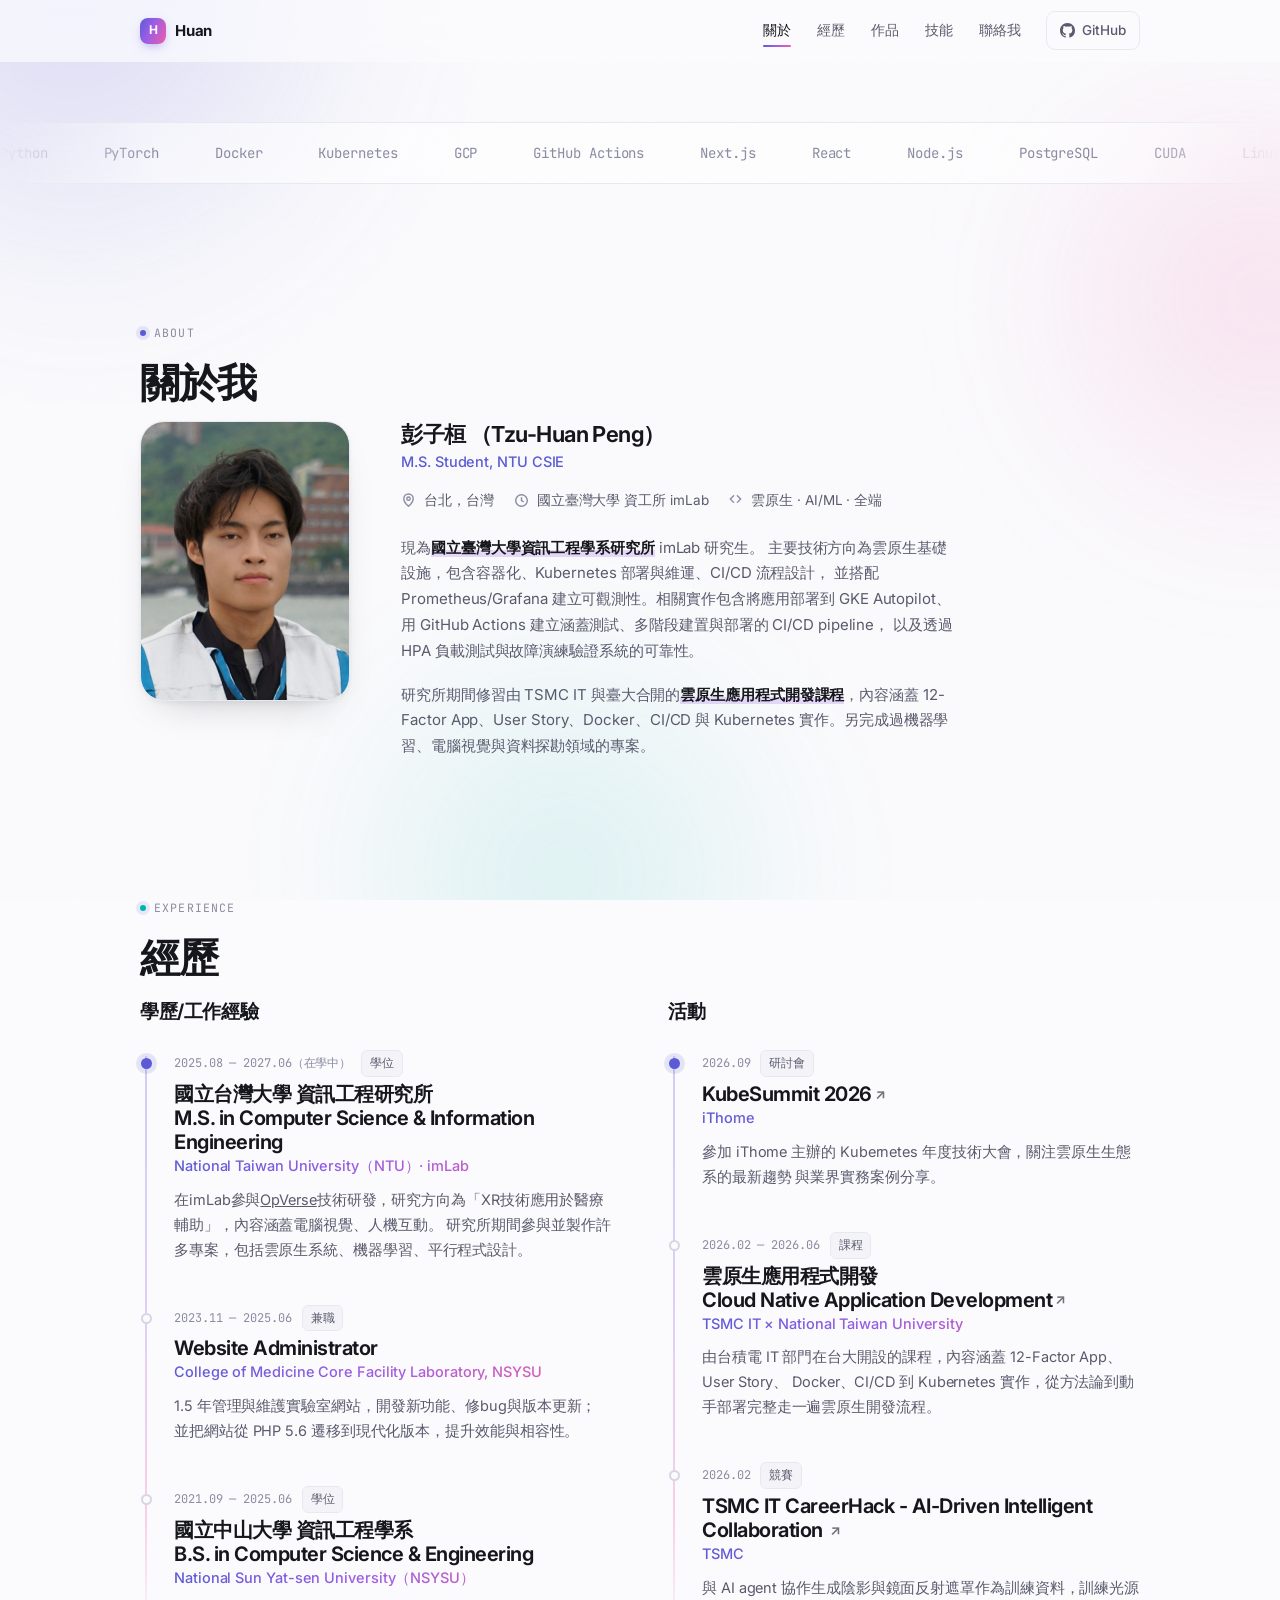
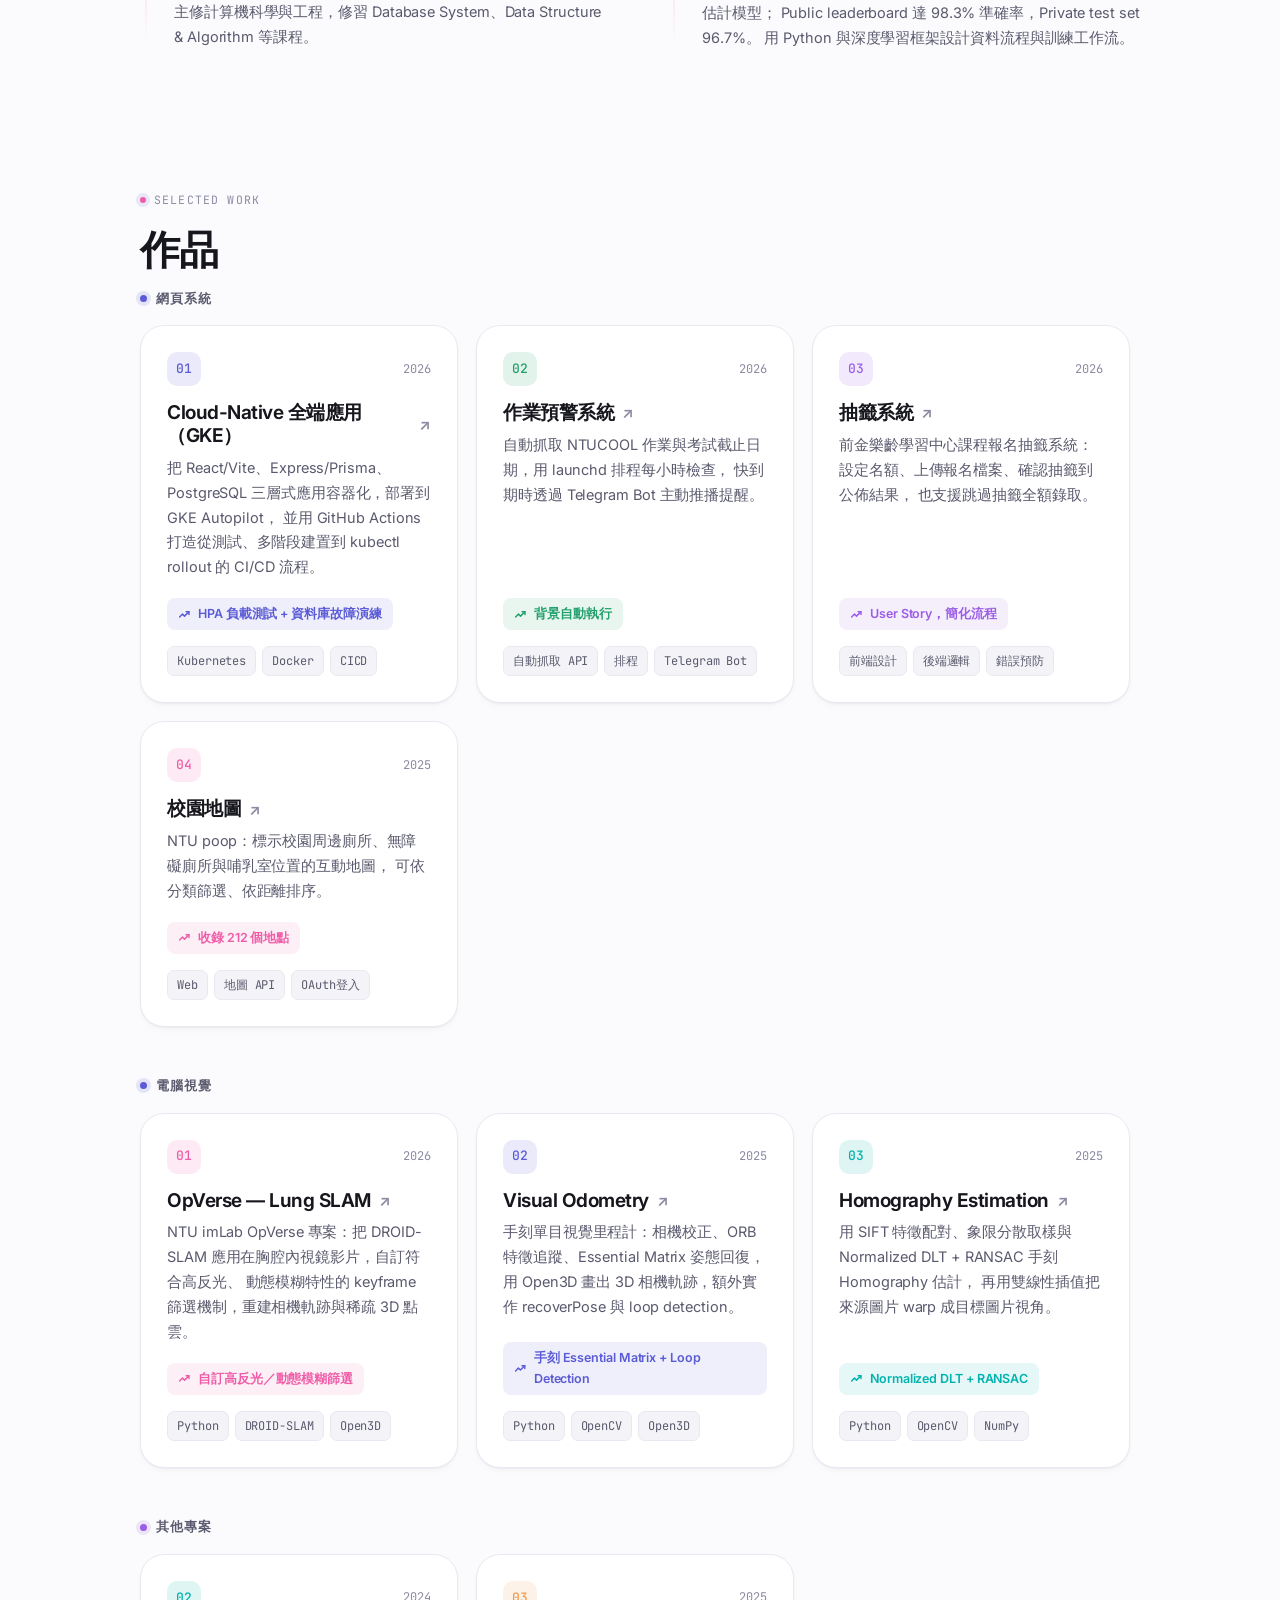
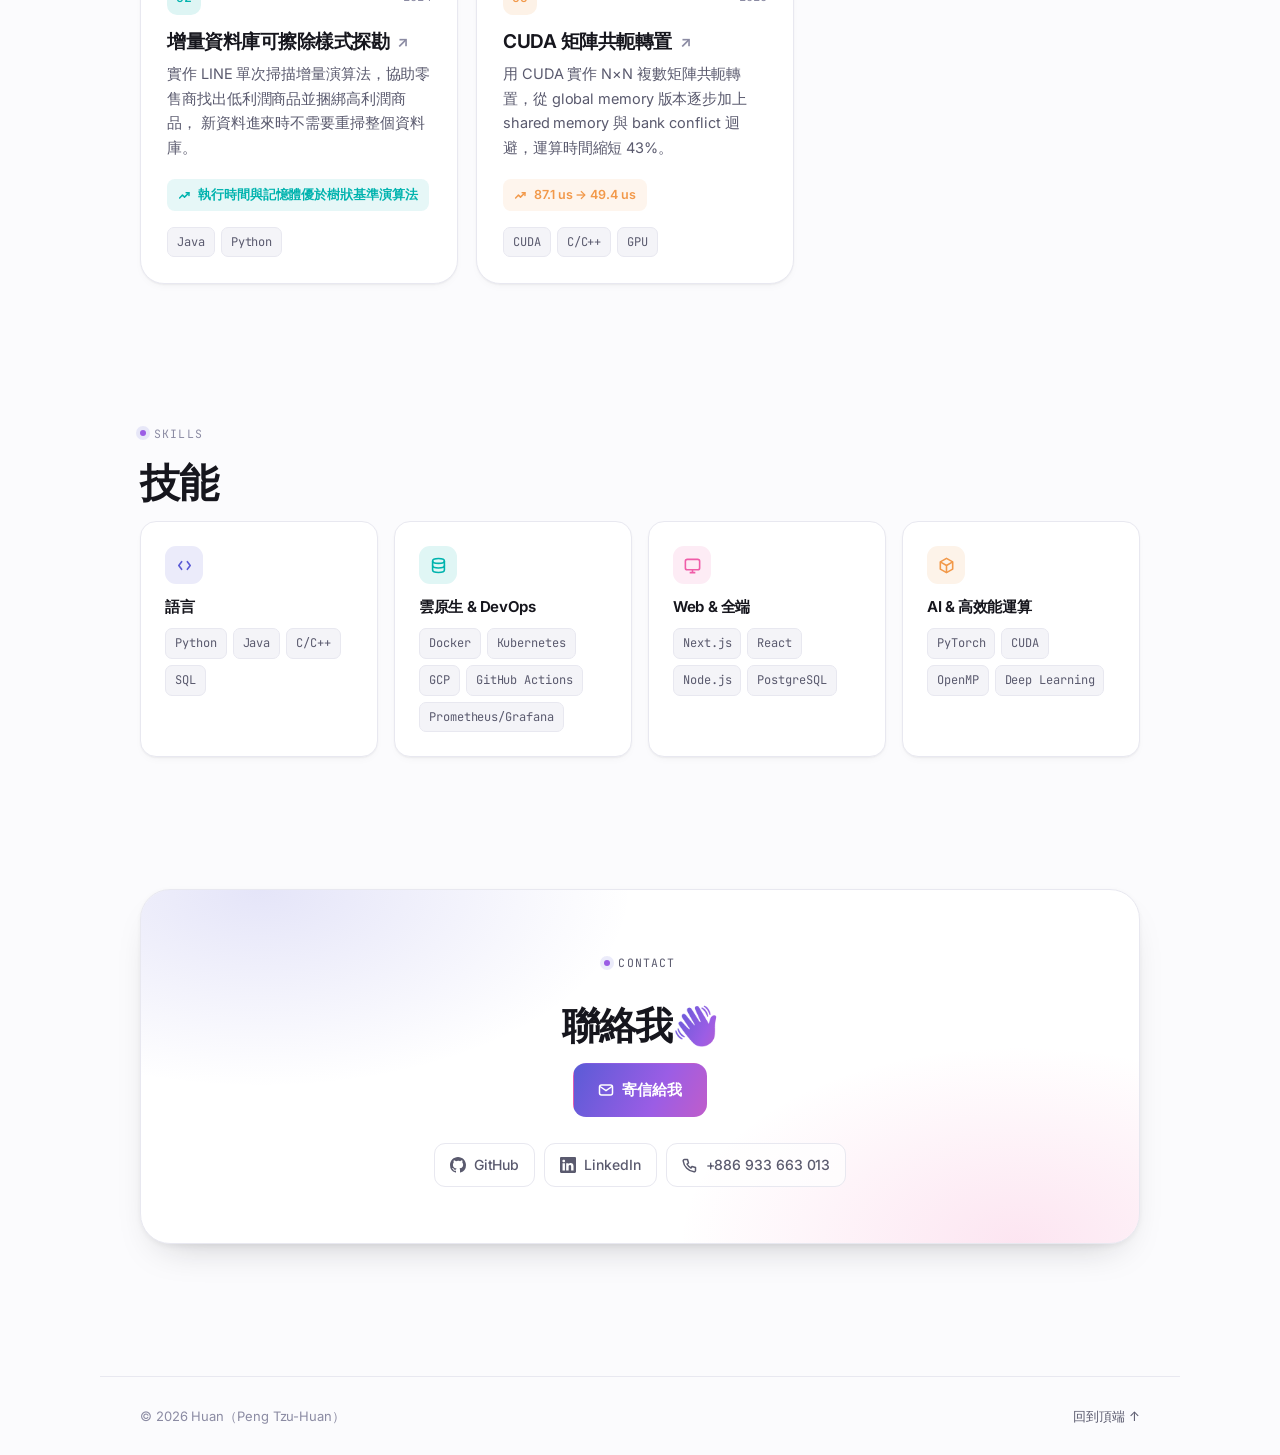
==== commit b73a363b: "新增 OpVerse — Lung SLAM 作品頁，收錄到電腦視覺分類 從 lung-slam repo 整理成獨立作品頁：胸腔內視鏡 preprocess（圓形視野偵測、去畸變）、 自訂符合高反光" ====
--- a/index.html
+++ b/index.html
@@ -1017,7 +1017,7 @@
               收錄 212 個地點
             </span>
             <div class="tags">
-              <span class="tag">Web</span><span class="tag">地圖 API</span>
+              <span class="tag">Web</span><span class="tag">地圖 API</span><span class="tag">OAuth登入</span>
             </div>
           </a>
         </div>
@@ -1026,9 +1026,28 @@
       <div class="proj-category">
         <p class="proj-category__label" style="--hue:var(--indigo)">電腦視覺</p>
         <div class="proj-row">
+          <a class="card" href="projects/opverse-lung-slam.html" style="--hue:var(--rose)">
+            <div class="card__top">
+              <div class="card__badge">01</div>
+              <span class="card__year">2026</span>
+            </div>
+            <h3 class="card__title">OpVerse — Lung SLAM <span class="arrow">↗</span></h3>
+            <p class="card__desc">
+              NTU imLab OpVerse 專案：把 DROID-SLAM 應用在胸腔內視鏡影片，自訂符合高反光、
+              動態模糊特性的 keyframe 篩選機制，重建相機軌跡與稀疏 3D 點雲。
+            </p>
+            <span class="card__metric">
+              <svg viewBox="0 0 16 16" fill="none" stroke="currentColor" stroke-width="1.8" stroke-linecap="round" stroke-linejoin="round"><path d="M2 11l3.5-3.5L8 10l5.5-5.5"/><path d="M10 4.5h3.5V8"/></svg>
+              自訂高反光／動態模糊篩選
+            </span>
+            <div class="tags">
+              <span class="tag">Python</span><span class="tag">DROID-SLAM</span><span class="tag">Open3D</span>
+            </div>
+          </a>
+
           <a class="card" href="projects/visual-odometry.html" style="--hue:var(--indigo)">
             <div class="card__top">
-              <div class="card__badge">01</div>
+              <div class="card__badge">02</div>
               <span class="card__year">2025</span>
             </div>
             <h3 class="card__title">Visual Odometry <span class="arrow">↗</span></h3>
@@ -1047,7 +1066,7 @@
 
           <a class="card" href="projects/homography-estimation.html" style="--hue:var(--teal)">
             <div class="card__top">
-              <div class="card__badge">02</div>
+              <div class="card__badge">03</div>
               <span class="card__year">2025</span>
             </div>
             <h3 class="card__title">Homography Estimation <span class="arrow">↗</span></h3>
